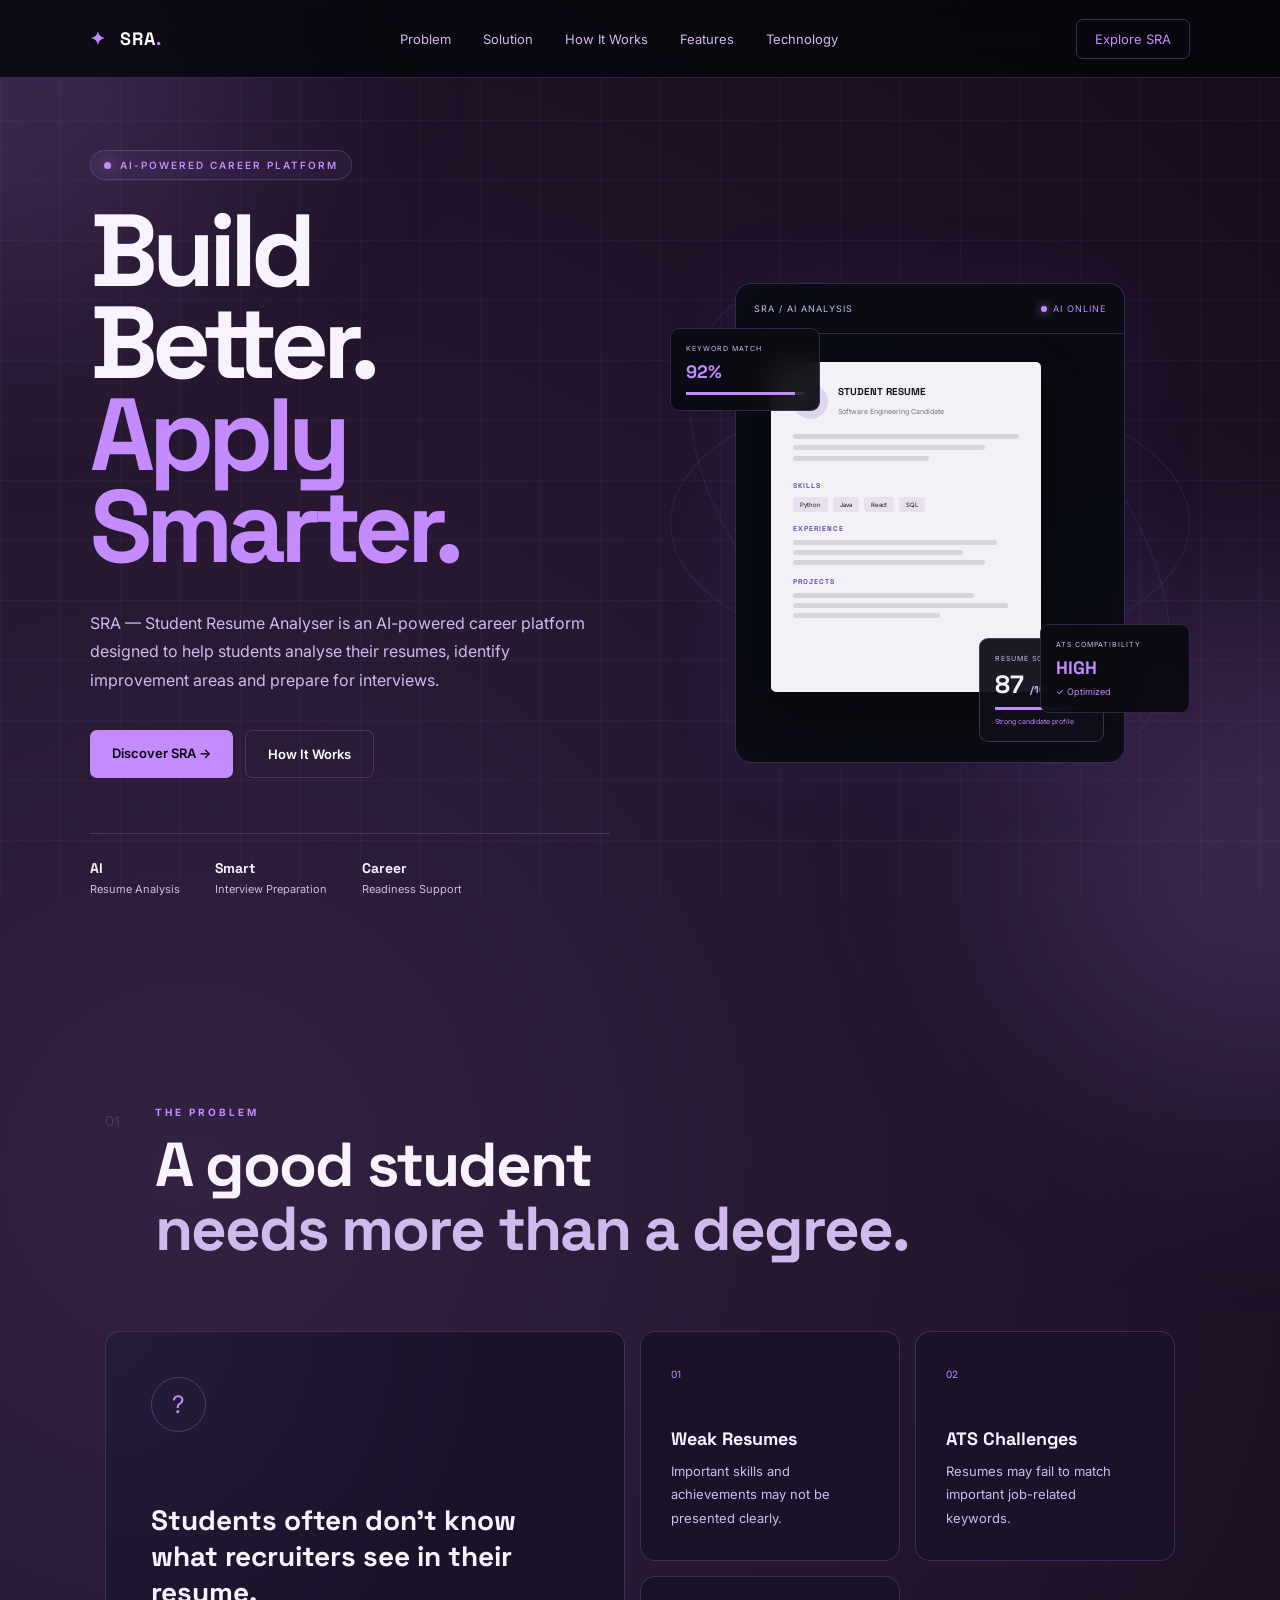
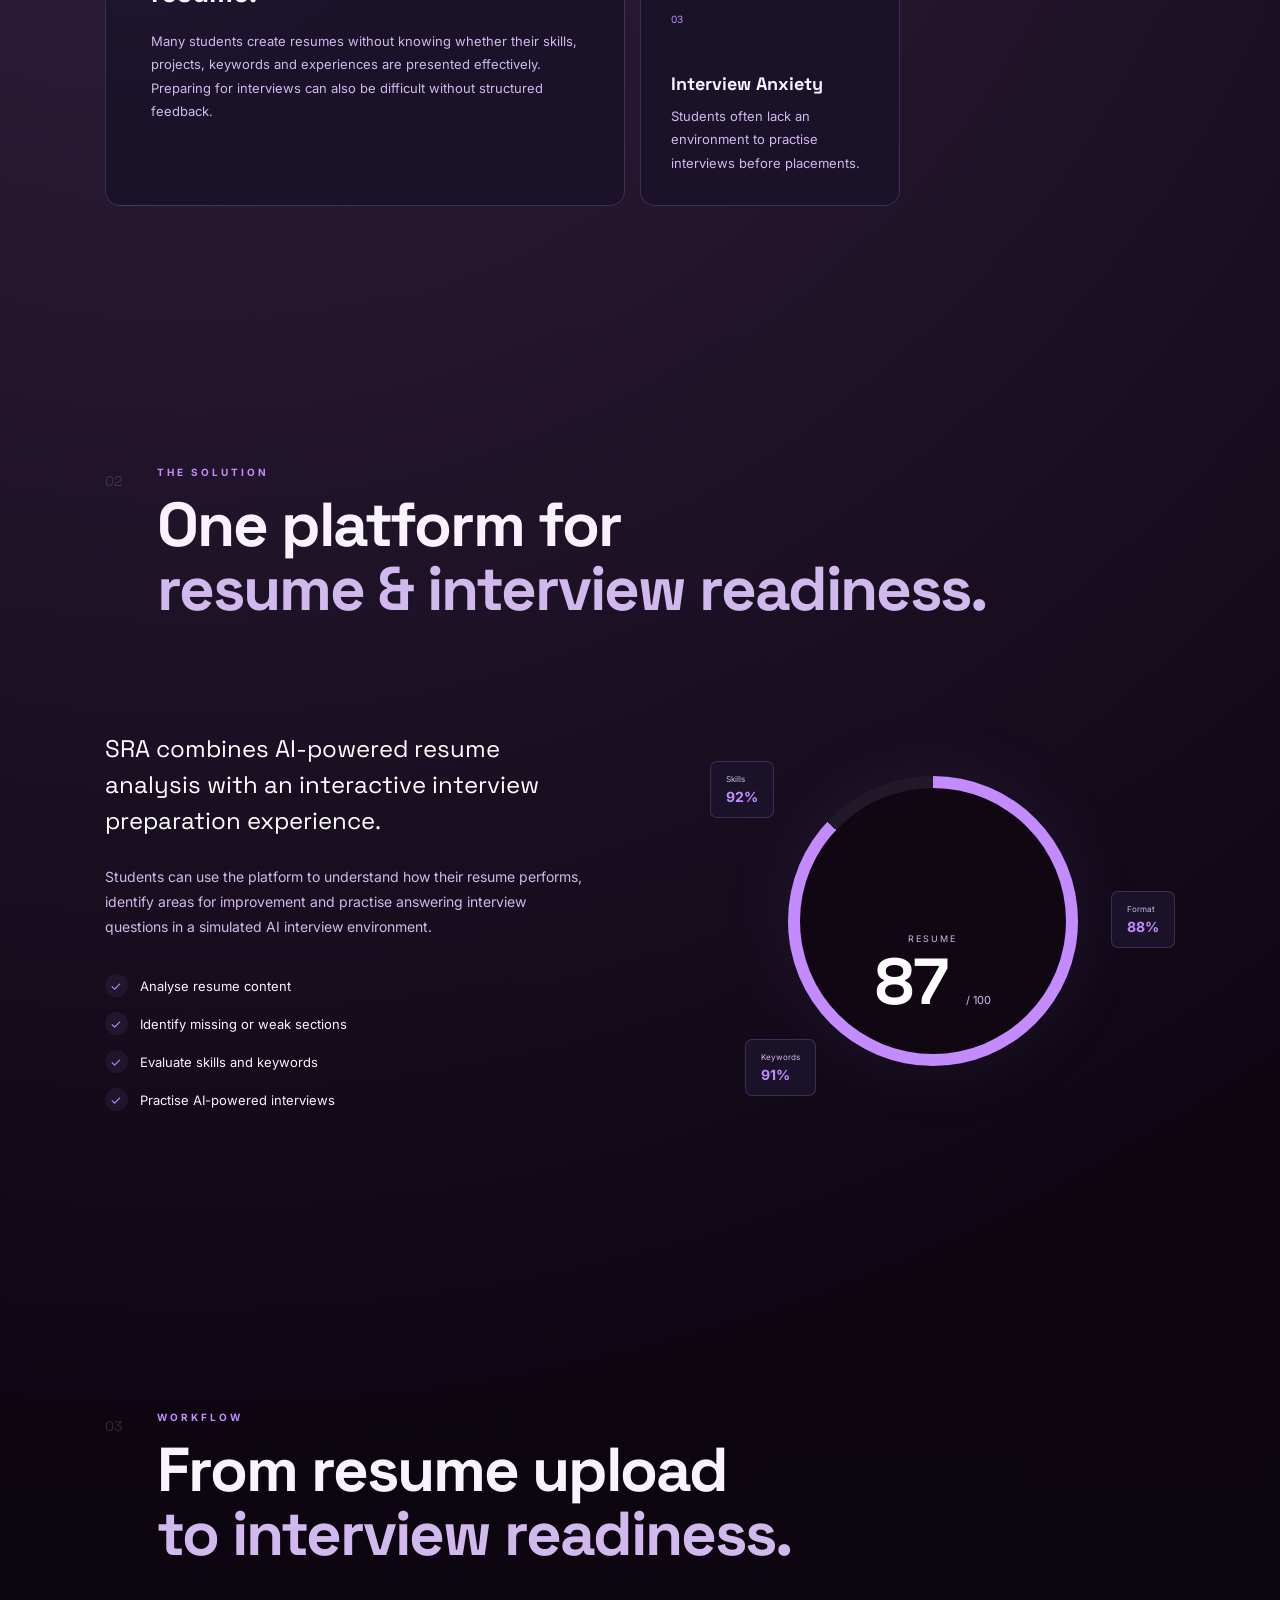
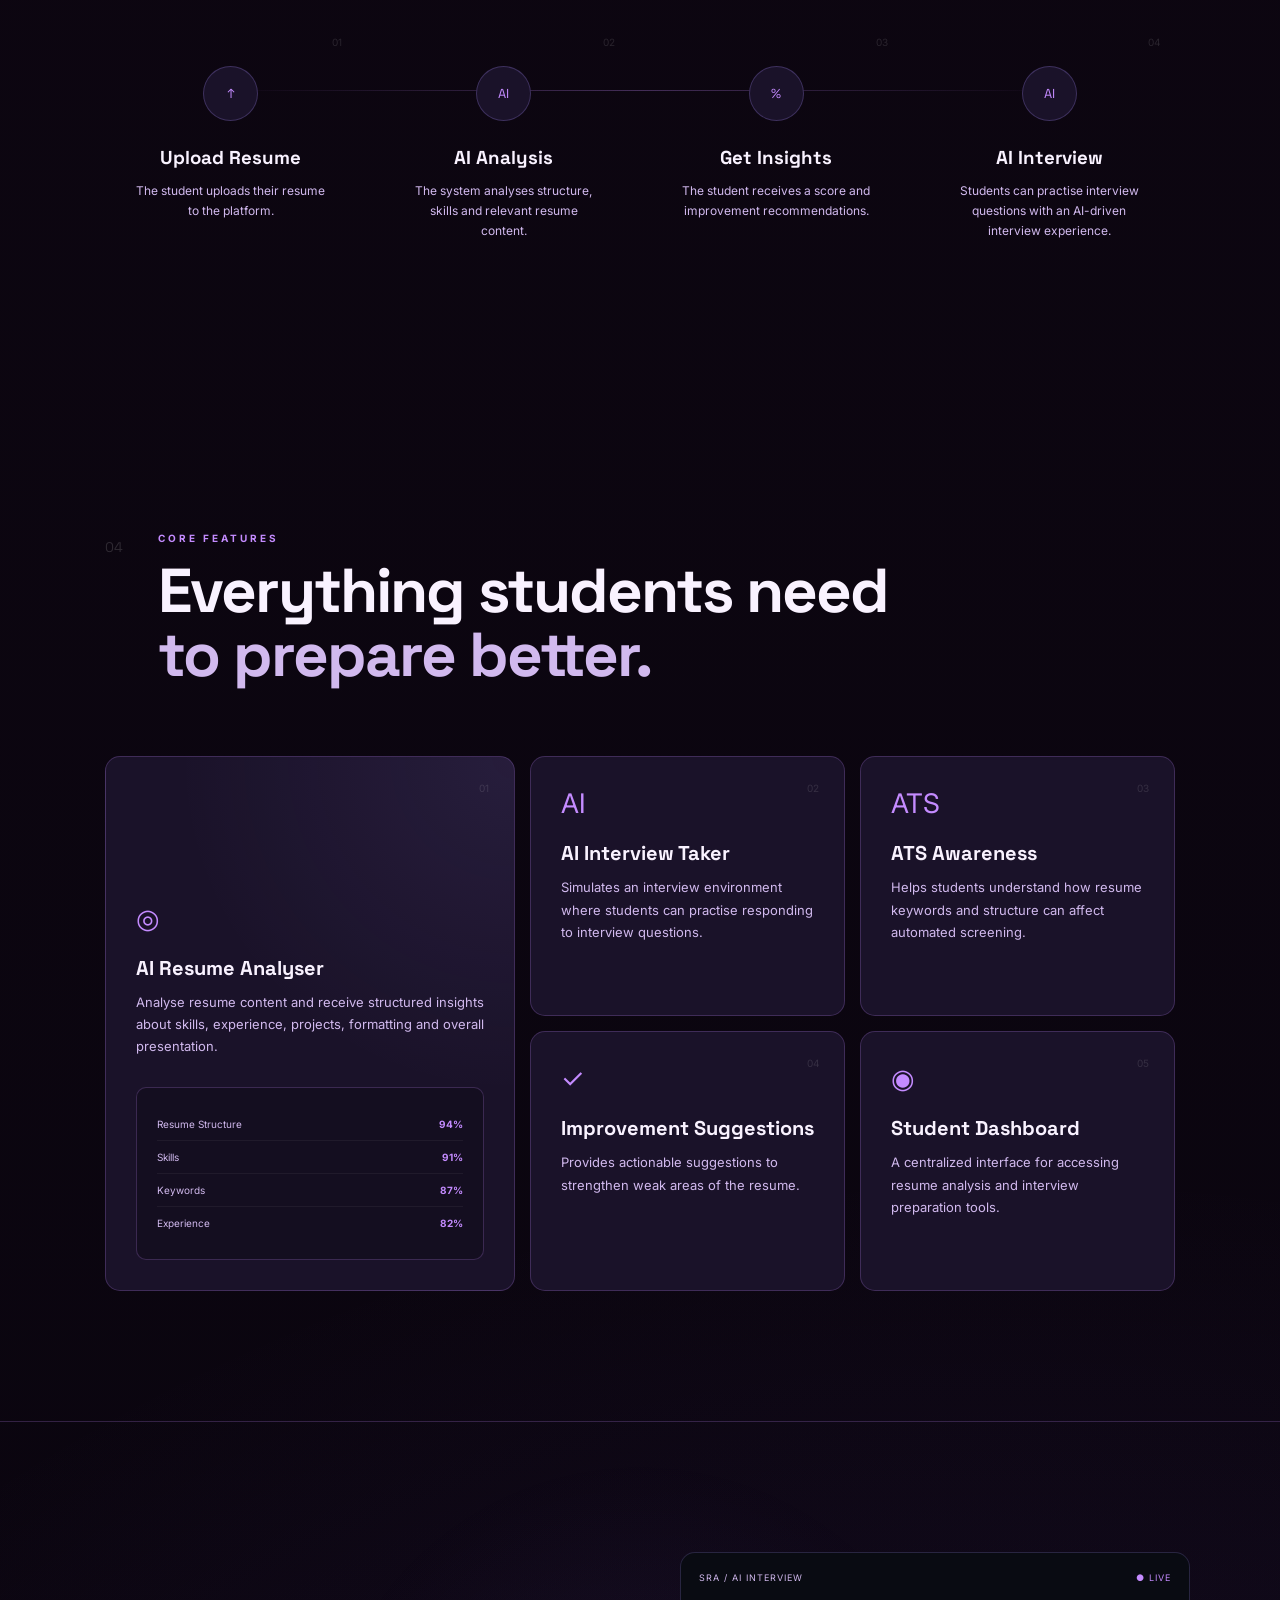
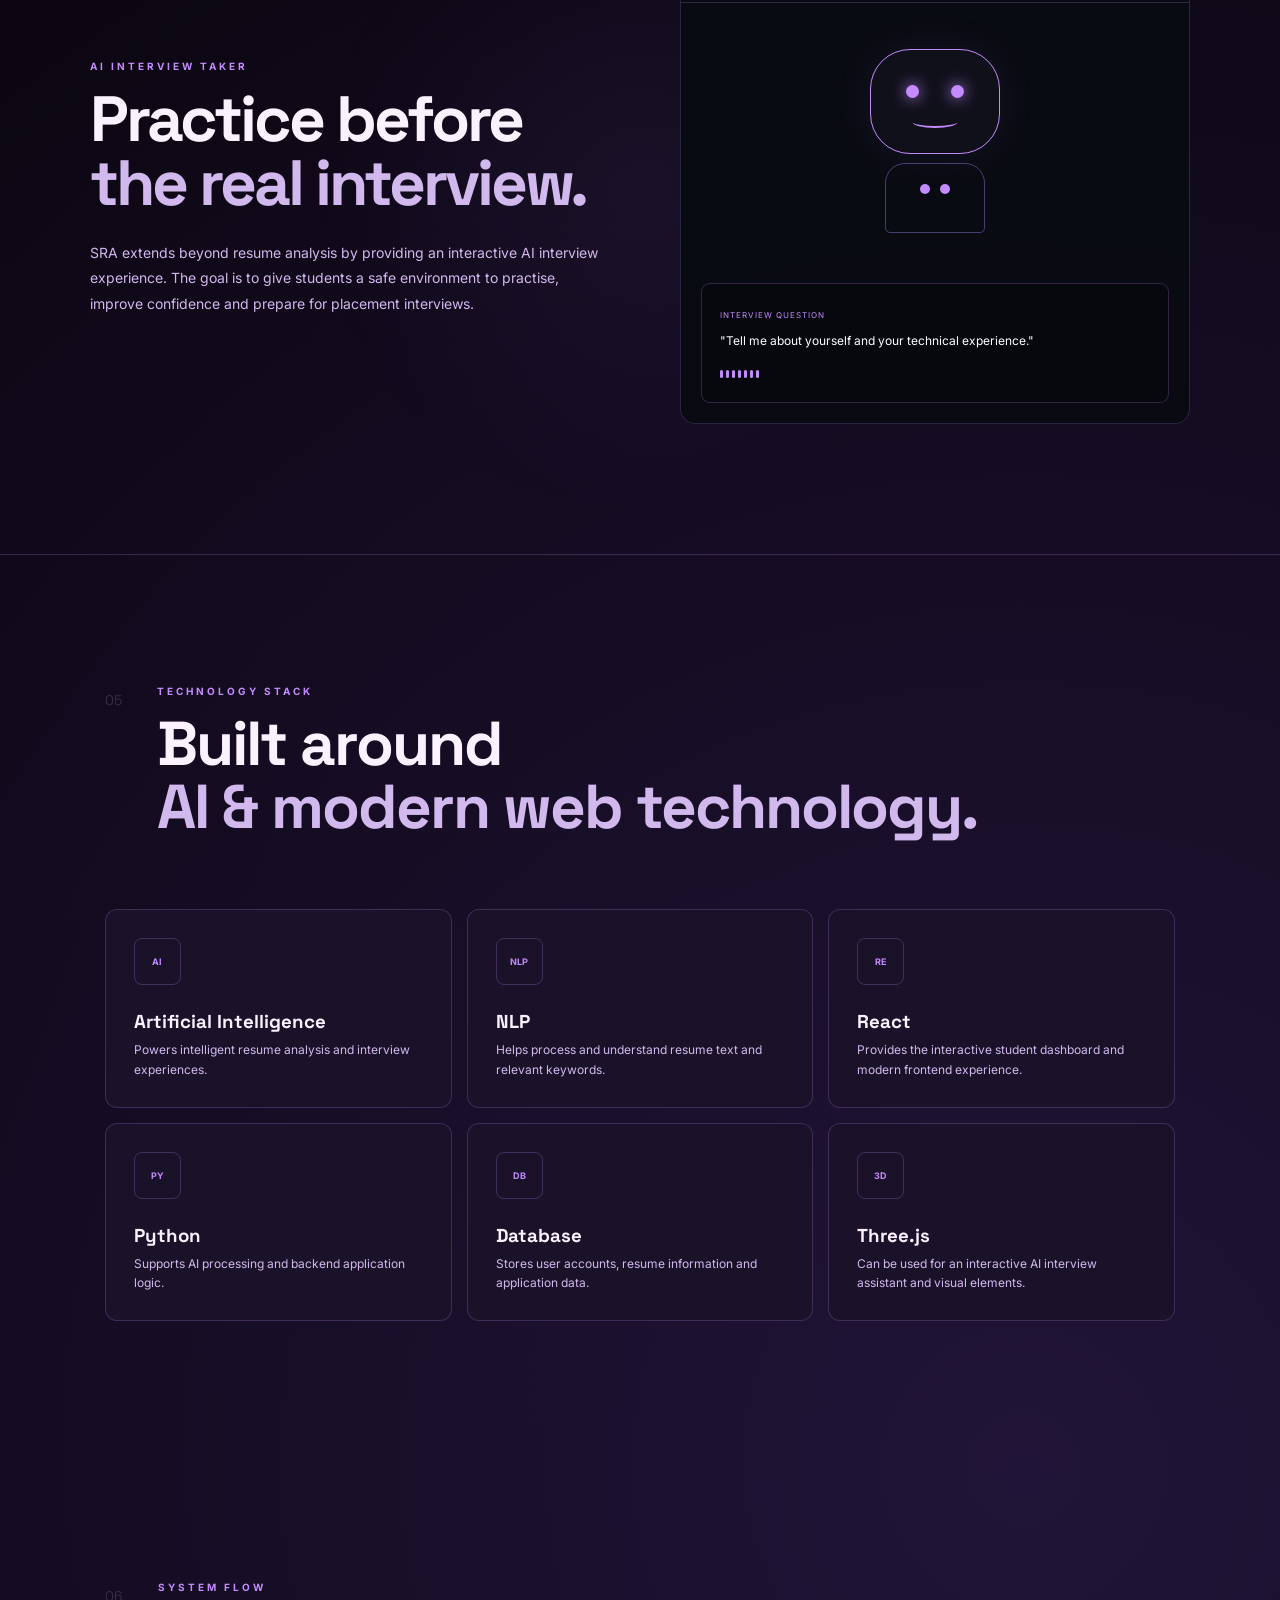
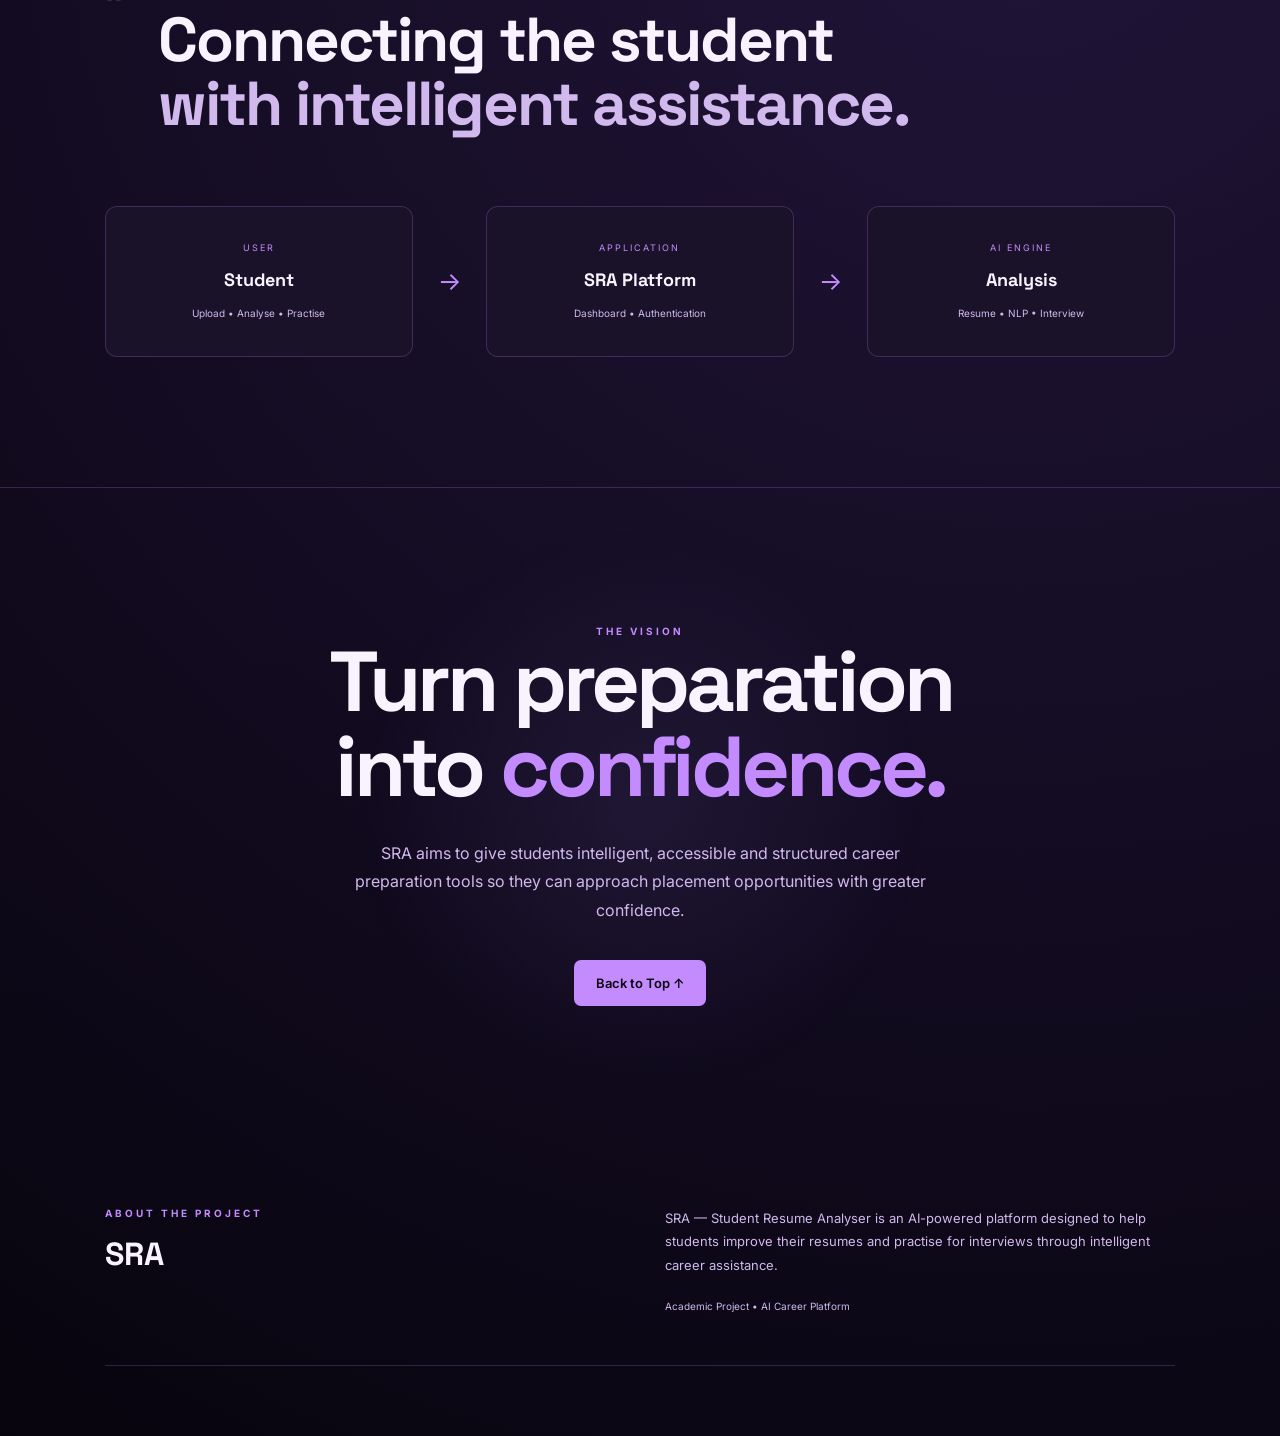
==== SRA.html @ c50f2fef "Initial portfolio" ====
<!DOCTYPE html>
<html lang="en">
<head>
    <meta charset="UTF-8">
    <meta name="viewport" content="width=device-width, initial-scale=1.0">

    <title>SRA | Student Resume Analyser</title>

    <link rel="preconnect" href="https://fonts.googleapis.com">
    <link rel="preconnect" href="https://fonts.gstatic.com" crossorigin>

    <link href="https://fonts.googleapis.com/css2?family=Inter:wght@400;500;600;700;800&family=Space+Grotesk:wght@500;600;700&display=swap" rel="stylesheet">

    <link rel="stylesheet" href="SRA.css">
</head>

<body>

    <div class="background-grid"></div>
    <div class="glow glow-one"></div>
    <div class="glow glow-two"></div>


    <!-- NAVBAR -->

    <header class="navbar">

        <a href="#home" class="logo">
            <span class="logo-icon">✦</span>
            SRA<span>.</span>
        </a>

        <nav>
            <a href="#problem">Problem</a>
            <a href="#solution">Solution</a>
            <a href="#workflow">How It Works</a>
            <a href="#features">Features</a>
            <a href="#technology">Technology</a>
        </nav>

        <a href="#solution" class="nav-button">
            Explore SRA
        </a>

        <button class="menu-btn" id="menuBtn">
            ☰
        </button>

    </header>


    <main>

        <!-- HERO -->

        <section class="hero" id="home">

            <div class="hero-content">

                <div class="badge">
                    <span class="pulse"></span>
                    AI-POWERED CAREER PLATFORM
                </div>

                <h1>
                    Build Better.<br>
                    <span>Apply Smarter.</span>
                </h1>

                <p class="hero-description">
                    SRA — Student Resume Analyser is an AI-powered career
                    platform designed to help students analyse their resumes,
                    identify improvement areas and prepare for interviews.
                </p>
                <div class="hero-buttons">

                    <a href="#solution" class="primary-btn">
                        Discover SRA →
                    </a>

                    <a href="#workflow" class="secondary-btn">
                        How It Works
                    </a>

                </div>
                <div class="hero-stats">

                    <div>
                        <strong>AI</strong>
                        <span>Resume Analysis</span>
                    </div>

                    <div>
                        <strong>Smart</strong>
                        <span>Interview Preparation</span>
                    </div>

                    <div>
                        <strong>Career</strong>
                        <span>Readiness Support</span>
                    </div>

                </div>

            </div>
            <!-- AI RESUME VISUAL -->
            <div class="hero-visual">

                <div class="orbit orbit-one"></div>
                <div class="orbit orbit-two"></div>


                <div class="resume-dashboard">

                    <div class="dashboard-top">

                        <span>
                            SRA / AI ANALYSIS
                        </span>

                        <div class="online">
                            <i></i>
                            AI ONLINE
                        </div>

                    </div>


                    <div class="resume-paper">

                        <div class="resume-header">

                            <div class="avatar">
                                C
                            </div>

                            <div>
                                <strong>
                                    STUDENT RESUME
                                </strong>

                                <small>
                                    Software Engineering Candidate
                                </small>
                            </div>

                        </div>


                        <div class="resume-line large"></div>
                        <div class="resume-line"></div>
                        <div class="resume-line short"></div>


                        <div class="resume-section-title">
                            SKILLS
                        </div>

                        <div class="skill-row">

                            <span>Python</span>
                            <span>Java</span>
                            <span>React</span>
                            <span>SQL</span>

                        </div>


                        <div class="resume-section-title">
                            EXPERIENCE
                        </div>

                        <div class="experience-block">

                            <div></div>
                            <div></div>
                            <div></div>

                        </div>


                        <div class="resume-section-title">
                            PROJECTS
                        </div>

                        <div class="project-lines">
                            <i></i>
                            <i></i>
                            <i></i>
                        </div>

                    </div>


                    <div class="score-card">

                        <small>
                            RESUME SCORE
                        </small>

                        <strong>
                            <span id="score">87</span>
                            <em>/100</em>
                        </strong>

                        <div class="score-bar">
                            <i></i>
                        </div>

                        <p>
                            Strong candidate profile
                        </p>

                    </div>

                </div>


                <div class="floating-card keyword-card">

                    <small>
                        KEYWORD MATCH
                    </small>

                    <strong>
                        92%
                    </strong>

                    <div class="mini-bar">
                        <i></i>
                    </div>

                </div>


                <div class="floating-card ats-card">

                    <small>
                        ATS COMPATIBILITY
                    </small>

                    <strong>
                        HIGH
                    </strong>

                    <div class="status">
                        ✓ Optimized
                    </div>

                </div>

            </div>

        </section>



        <!-- PROBLEM -->

        <section class="section" id="problem">

            <div class="section-heading">

                <span class="section-number">
                    01
                </span>

                <div>

                    <p class="eyebrow">
                        THE PROBLEM
                    </p>

                    <h2>
                        A good student<br>
                        <span>needs more than a degree.</span>
                    </h2>

                </div>

            </div>


            <div class="problem-grid">


                <div class="problem-main">

                    <div class="problem-icon">
                        ?
                    </div>

                    <h3>
                        Students often don't know what recruiters see in their resume.
                    </h3>

                    <p>
                        Many students create resumes without knowing whether
                        their skills, projects, keywords and experiences are
                        presented effectively. Preparing for interviews can
                        also be difficult without structured feedback.
                    </p>

                </div>


                <div class="problem-card">

                    <span>01</span>

                    <h3>
                        Weak Resumes
                    </h3>

                    <p>
                        Important skills and achievements may not be presented
                        clearly.
                    </p>

                </div>


                <div class="problem-card">

                    <span>02</span>

                    <h3>
                        ATS Challenges
                    </h3>

                    <p>
                        Resumes may fail to match important job-related
                        keywords.
                    </p>

                </div>


                <div class="problem-card">

                    <span>03</span>

                    <h3>
                        Interview Anxiety
                    </h3>

                    <p>
                        Students often lack an environment to practise
                        interviews before placements.
                    </p>

                </div>

            </div>

        </section>



        <!-- SOLUTION -->

        <section class="section solution-section" id="solution">

            <div class="section-heading">

                <span class="section-number">
                    02
                </span>

                <div>

                    <p class="eyebrow">
                        THE SOLUTION
                    </p>

                    <h2>
                        One platform for<br>
                        <span>resume & interview readiness.</span>
                    </h2>

                </div>

            </div>


            <div class="solution-layout">


                <div class="solution-text">

                    <p class="large-text">
                        SRA combines AI-powered resume analysis with an
                        interactive interview preparation experience.
                    </p>

                    <p>
                        Students can use the platform to understand how their
                        resume performs, identify areas for improvement and
                        practise answering interview questions in a simulated
                        AI interview environment.
                    </p>


                    <div class="solution-list">

                        <div>
                            <span>✓</span>
                            Analyse resume content
                        </div>

                        <div>
                            <span>✓</span>
                            Identify missing or weak sections
                        </div>

                        <div>
                            <span>✓</span>
                            Evaluate skills and keywords
                        </div>

                        <div>
                            <span>✓</span>
                            Practise AI-powered interviews
                        </div>

                    </div>

                </div>


                <!-- SCORE VISUAL -->

                <div class="solution-visual">

                    <div class="score-ring">

                        <div class="ring-progress"></div>

                        <div class="ring-content">

                            <span>
                                RESUME
                            </span>

                            <strong>
                                87
                            </strong>

                            <small>
                                / 100
                            </small>

                        </div>

                    </div>


                    <div class="metric metric-one">
                        <span>Skills</span>
                        <strong>92%</strong>
                    </div>

                    <div class="metric metric-two">
                        <span>Format</span>
                        <strong>88%</strong>
                    </div>

                    <div class="metric metric-three">
                        <span>Keywords</span>
                        <strong>91%</strong>
                    </div>

                </div>

            </div>

        </section>



        <!-- WORKFLOW -->

        <section class="section" id="workflow">

            <div class="section-heading">

                <span class="section-number">
                    03
                </span>

                <div>

                    <p class="eyebrow">
                        WORKFLOW
                    </p>

                    <h2>
                        From resume upload<br>
                        <span>to interview readiness.</span>
                    </h2>

                </div>

            </div>


            <div class="workflow">

                <div class="workflow-line"></div>


                <div class="workflow-step">

                    <div class="step-number">
                        01
                    </div>

                    <div class="step-icon">
                        ↑
                    </div>

                    <h3>
                        Upload Resume
                    </h3>

                    <p>
                        The student uploads their resume to the platform.
                    </p>

                </div>


                <div class="workflow-step">

                    <div class="step-number">
                        02
                    </div>

                    <div class="step-icon">
                        AI
                    </div>

                    <h3>
                        AI Analysis
                    </h3>

                    <p>
                        The system analyses structure, skills and relevant
                        resume content.
                    </p>

                </div>


                <div class="workflow-step">

                    <div class="step-number">
                        03
                    </div>

                    <div class="step-icon">
                        %
                    </div>

                    <h3>
                        Get Insights
                    </h3>

                    <p>
                        The student receives a score and improvement
                        recommendations.
                    </p>

                </div>


                <div class="workflow-step">

                    <div class="step-number">
                        04
                    </div>

                    <div class="step-icon">
                        AI
                    </div>

                    <h3>
                        AI Interview
                    </h3>

                    <p>
                        Students can practise interview questions with an
                        AI-driven interview experience.
                    </p>

                </div>

            </div>

        </section>



        <!-- FEATURES -->

        <section class="section" id="features">

            <div class="section-heading">

                <span class="section-number">
                    04
                </span>

                <div>

                    <p class="eyebrow">
                        CORE FEATURES
                    </p>

                    <h2>
                        Everything students need<br>
                        <span>to prepare better.</span>
                    </h2>

                </div>

            </div>


            <div class="features-grid">


                <article class="feature-card feature-big">

                    <span class="feature-number">
                        01
                    </span>

                    <div class="feature-icon">
                        ◎
                    </div>

                    <h3>
                        AI Resume Analyser
                    </h3>

                    <p>
                        Analyse resume content and receive structured insights
                        about skills, experience, projects, formatting and
                        overall presentation.
                    </p>


                    <div class="analysis-preview">

                        <div class="analysis-row">

                            <span>
                                Resume Structure
                            </span>

                            <strong>
                                94%
                            </strong>

                        </div>

                        <div class="analysis-row">

                            <span>
                                Skills
                            </span>

                            <strong>
                                91%
                            </strong>

                        </div>

                        <div class="analysis-row">

                            <span>
                                Keywords
                            </span>

                            <strong>
                                87%
                            </strong>

                        </div>

                        <div class="analysis-row">

                            <span>
                                Experience
                            </span>

                            <strong>
                                82%
                            </strong>

                        </div>

                    </div>

                </article>



                <article class="feature-card">

                    <span class="feature-number">
                        02
                    </span>

                    <div class="feature-icon">
                        AI
                    </div>

                    <h3>
                        AI Interview Taker
                    </h3>

                    <p>
                        Simulates an interview environment where students
                        can practise responding to interview questions.
                    </p>

                </article>



                <article class="feature-card">

                    <span class="feature-number">
                        03
                    </span>

                    <div class="feature-icon">
                        ATS
                    </div>

                    <h3>
                        ATS Awareness
                    </h3>

                    <p>
                        Helps students understand how resume keywords and
                        structure can affect automated screening.
                    </p>

                </article>



                <article class="feature-card">

                    <span class="feature-number">
                        04
                    </span>

                    <div class="feature-icon">
                        ✓
                    </div>

                    <h3>
                        Improvement Suggestions
                    </h3>

                    <p>
                        Provides actionable suggestions to strengthen weak
                        areas of the resume.
                    </p>

                </article>



                <article class="feature-card">

                    <span class="feature-number">
                        05
                    </span>

                    <div class="feature-icon">
                        ◉
                    </div>

                    <h3>
                        Student Dashboard
                    </h3>

                    <p>
                        A centralized interface for accessing resume analysis
                        and interview preparation tools.
                    </p>

                </article>

            </div>

        </section>



        <!-- AI INTERVIEW -->

        <section class="interview-section">

            <div class="interview-content">

                <div>

                    <p class="eyebrow">
                        AI INTERVIEW TAKER
                    </p>

                    <h2>
                        Practice before<br>
                        <span>the real interview.</span>
                    </h2>

                    <p>
                        SRA extends beyond resume analysis by providing an
                        interactive AI interview experience. The goal is to
                        give students a safe environment to practise,
                        improve confidence and prepare for placement
                        interviews.
                    </p>

                </div>


                <div class="interview-demo">


                    <div class="interview-top">

                        <span>
                            SRA / AI INTERVIEW
                        </span>

                        <span class="live">
                            ● LIVE
                        </span>

                    </div>


                    <div class="robot">

                        <div class="robot-head">

                            <div class="robot-eye"></div>
                            <div class="robot-eye"></div>

                            <div class="robot-mouth"></div>

                        </div>

                        <div class="robot-body">

                            <span></span>
                            <span></span>

                        </div>

                    </div>


                    <div class="question-box">

                        <small>
                            INTERVIEW QUESTION
                        </small>

                        <p>
                            "Tell me about yourself and your technical
                            experience."
                        </p>

                        <div class="voice-line">

                            <i></i>
                            <i></i>
                            <i></i>
                            <i></i>
                            <i></i>
                            <i></i>
                            <i></i>

                        </div>

                    </div>

                </div>

            </div>

        </section>



        <!-- TECHNOLOGY -->

        <section class="section" id="technology">

            <div class="section-heading">

                <span class="section-number">
                    05
                </span>

                <div>

                    <p class="eyebrow">
                        TECHNOLOGY STACK
                    </p>

                    <h2>
                        Built around<br>
                        <span>AI & modern web technology.</span>
                    </h2>

                </div>

            </div>


            <div class="tech-grid">


                <div class="tech-card">

                    <div class="tech-icon">
                        AI
                    </div>

                    <h3>
                        Artificial Intelligence
                    </h3>

                    <p>
                        Powers intelligent resume analysis and interview
                        experiences.
                    </p>

                </div>


                <div class="tech-card">

                    <div class="tech-icon">
                        NLP
                    </div>

                    <h3>
                        NLP
                    </h3>

                    <p>
                        Helps process and understand resume text and
                        relevant keywords.
                    </p>

                </div>


                <div class="tech-card">

                    <div class="tech-icon">
                        RE
                    </div>

                    <h3>
                        React
                    </h3>

                    <p>
                        Provides the interactive student dashboard and
                        modern frontend experience.
                    </p>

                </div>


                <div class="tech-card">

                    <div class="tech-icon">
                        PY
                    </div>

                    <h3>
                        Python
                    </h3>

                    <p>
                        Supports AI processing and backend application logic.
                    </p>

                </div>


                <div class="tech-card">

                    <div class="tech-icon">
                        DB
                    </div>

                    <h3>
                        Database
                    </h3>

                    <p>
                        Stores user accounts, resume information and
                        application data.
                    </p>

                </div>


                <div class="tech-card">

                    <div class="tech-icon">
                        3D
                    </div>

                    <h3>
                        Three.js
                    </h3>

                    <p>
                        Can be used for an interactive AI interview assistant
                        and visual elements.
                    </p>

                </div>

            </div>

        </section>



        <!-- SYSTEM ARCHITECTURE -->

        <section class="section architecture-section">

            <div class="section-heading">

                <span class="section-number">
                    06
                </span>

                <div>

                    <p class="eyebrow">
                        SYSTEM FLOW
                    </p>

                    <h2>
                        Connecting the student<br>
                        <span>with intelligent assistance.</span>
                    </h2>

                </div>

            </div>


            <div class="architecture">


                <div class="architecture-box">

                    <span>
                        USER
                    </span>

                    <strong>
                        Student
                    </strong>

                    <small>
                        Upload • Analyse • Practise
                    </small>

                </div>


                <div class="architecture-arrow">
                    →
                </div>


                <div class="architecture-box">

                    <span>
                        APPLICATION
                    </span>

                    <strong>
                        SRA Platform
                    </strong>

                    <small>
                        Dashboard • Authentication
                    </small>

                </div>


                <div class="architecture-arrow">
                    →
                </div>


                <div class="architecture-box">

                    <span>
                        AI ENGINE
                    </span>

                    <strong>
                        Analysis
                    </strong>

                    <small>
                        Resume • NLP • Interview
                    </small>

                </div>


            </div>

        </section>



        <!-- FUTURE -->

        <section class="future-section">

            <div class="future-content">

                <span class="eyebrow">
                    THE VISION
                </span>

                <h2>
                    Turn preparation<br>
                    into <span>confidence.</span>
                </h2>

                <p>
                    SRA aims to give students intelligent, accessible and
                    structured career preparation tools so they can approach
                    placement opportunities with greater confidence.
                </p>

                <a href="#home" class="primary-btn">
                    Back to Top ↑
                </a>

            </div>

        </section>



        <!-- ABOUT -->

        <section class="about-section">

            <div class="about-content">

                <div>

                    <p class="eyebrow">
                        ABOUT THE PROJECT
                    </p>

                    <h2>
                        SRA
                    </h2>

                </div>


                <div>

                    <p>
                        SRA — Student Resume Analyser is an AI-powered
                        platform designed to help students improve their
                        resumes and practise for interviews through
                        intelligent career assistance.
                    </p>

                    <p class="copyright">
                        Academic Project • AI Career Platform
                    </p>

                </div>

            </div>

        </section>

    </main>


    <script src="SRA.js"></script>

</body>
</html>
---- SRA.css ----
* {
    margin: 0;
    padding: 0;
    box-sizing: border-box;
}

html {
    scroll-behavior: smooth;
}

:root {
    --bg: #100713;
    --bg-secondary: #1a0f22;
    --card: #1a1229;
    --card-hover: #241934;
    --card-soft: #140d1e;

    --text: #f9f2ff;
    --muted: #d1b9ee;

    --accent: #c48bff;
    --accent-two: #8b5cf6;
    --accent-strong: #f0d9ff;

    --border: rgba(196, 139, 255, 0.22);
    --glow: rgba(196, 139, 255, 0.18);
    --shadow: rgba(32, 18, 45, 0.62);

    --heading: "Space Grotesk", sans-serif;
    --body: "Inter", sans-serif;
}

body {
    background:
        radial-gradient(circle at 15% 15%, rgba(196, 139, 255, 0.20), transparent 28%),
        radial-gradient(circle at 80% 80%, rgba(139, 92, 246, 0.18), transparent 30%),
        linear-gradient(180deg, #100713 0%, #07040d 100%);
    color: var(--text);
    font-family: var(--body);
    overflow-x: hidden;
}


/* BACKGROUND */

.background-grid {
    position: fixed;
    inset: 0;

    background-image:
        linear-gradient(rgba(196,139,255,.05) 1px, transparent 1px),
        linear-gradient(90deg, rgba(196,139,255,.05) 1px, transparent 1px);

    background-size: 60px 60px;

    pointer-events: none;
    z-index: -5;
}

.glow {
    position: fixed;

    width: 500px;
    height: 500px;

    border-radius: 50%;

    background: var(--glow);

    filter: blur(110px);

    pointer-events: none;

    z-index: -4;
}

.glow-one {
    left: -250px;
    top: -200px;
}

.glow-two {
    right: -250px;
    bottom: -200px;
}


/* NAVBAR */

.navbar {
    position: fixed;

    top: 0;
    left: 0;

    width: 100%;
    height: 78px;

    padding: 0 7%;

    display: flex;

    align-items: center;

    justify-content: space-between;

    background: rgba(5,6,9,.78);

    backdrop-filter: blur(18px);

    border-bottom: 1px solid var(--border);

    z-index: 1000;
}

.logo {
    text-decoration: none;

    color: white;

    font-family: var(--heading);

    font-size: 18px;

    font-weight: 700;

    letter-spacing: 1px;
}

.logo span {
    color: var(--accent);
}

.logo-icon {
    color: var(--accent) !important;

    margin-right: 8px;
}

.navbar nav {
    display: flex;

    gap: 32px;
}

.navbar nav a {
    text-decoration: none;

    color: var(--muted);

    font-size: 13px;

    transition: .3s;
}

.navbar nav a:hover {
    color: var(--accent);
}

.nav-button {
    text-decoration: none;

    color: var(--accent);

    font-size: 13px;

    padding: 11px 18px;

    border: 1px solid rgba(167,139,250,.3);

    border-radius: 7px;

    transition: .3s;
}

.nav-button:hover {
    background: var(--accent);

    color: #08050f;
}

.menu-btn {
    display: none;

    background: none;

    border: none;

    color: white;

    font-size: 25px;
}


/* GENERAL */

.section {
    max-width: 1250px;

    margin: auto;

    padding: 130px 7%;
}

.section-heading {
    display: flex;

    gap: 35px;

    margin-bottom: 70px;
}

.section-number {
    color: rgba(255,255,255,.14);

    font-family: var(--heading);

    font-size: 14px;

    padding-top: 6px;
}

.eyebrow {
    color: var(--accent);

    font-size: 10px;

    letter-spacing: 3px;

    font-weight: 700;

    margin-bottom: 15px;
}

.section-heading h2 {
    font-family: var(--heading);

    font-size: clamp(38px,5vw,62px);

    line-height: 1.03;

    letter-spacing: -2px;
}

.section-heading h2 span {
    color: var(--muted);
}


/* HERO */

.hero {
    min-height: 100vh;

    max-width: 1400px;

    margin: auto;

    padding: 150px 7% 80px;

    display: grid;

    grid-template-columns: 1fr 1fr;

    align-items: center;

    gap: 60px;
}

.badge {
    display: inline-flex;

    align-items: center;

    gap: 9px;

    padding: 8px 13px;

    border: 1px solid rgba(167,139,250,.25);

    background: rgba(167,139,250,.05);

    border-radius: 100px;

    color: var(--accent);

    font-size: 10px;

    letter-spacing: 2px;

    font-weight: 600;

    margin-bottom: 25px;
}

.pulse {
    width: 7px;
    height: 7px;

    border-radius: 50%;

    background: var(--accent);

    box-shadow: 0 0 15px var(--accent);

    animation: pulse 1.5s infinite;
}

@keyframes pulse {

    50% {
        opacity: .3;
        transform: scale(.7);
    }

}

.hero h1 {
    font-family: var(--heading);

    font-size: clamp(60px,8vw,105px);

    line-height: .9;

    letter-spacing: -6px;

    margin-bottom: 35px;
}

.hero h1 span {
    color: var(--accent);
}

.hero-description {
    max-width: 620px;

    color: var(--muted);

    font-size: 16px;

    line-height: 1.8;

    margin-bottom: 35px;
}

.hero-buttons {
    display: flex;

    gap: 12px;

    flex-wrap: wrap;
}

.primary-btn,
.secondary-btn {
    display: inline-block;

    text-decoration: none;

    padding: 15px 22px;

    border-radius: 7px;

    font-size: 13px;

    font-weight: 600;

    transition: .3s;
}

.primary-btn {
    background: var(--accent);

    color: #0a0610;
}

.primary-btn:hover {
    transform: translateY(-3px);

    box-shadow: 0 15px 40px rgba(167,139,250,.18);
}

.secondary-btn {
    color: white;

    border: 1px solid var(--border);
}

.secondary-btn:hover {
    border-color: var(--accent);

    color: var(--accent);
}

.hero-stats {
    display: flex;

    gap: 35px;

    margin-top: 55px;

    padding-top: 25px;

    border-top: 1px solid var(--border);
}

.hero-stats div {
    display: flex;

    flex-direction: column;

    gap: 5px;
}

.hero-stats strong {
    font-family: var(--heading);

    font-size: 14px;
}

.hero-stats span {
    color: var(--muted);

    font-size: 11px;
}


/* HERO VISUAL */

.hero-visual {
    height: 570px;

    position: relative;

    display: flex;

    align-items: center;

    justify-content: center;
}

.resume-dashboard {
    width: 390px;

    height: 480px;

    position: relative;

    background: rgba(10,12,18,.95);

    border: 1px solid rgba(167,139,250,.25);

    border-radius: 16px;

    overflow: hidden;

    box-shadow:
        0 0 90px rgba(130,90,255,.07),
        inset 0 0 50px rgba(167,139,250,.025);

    z-index: 3;

    transition: transform .25s ease;
}

.dashboard-top {
    height: 50px;

    padding: 0 18px;

    display: flex;

    align-items: center;

    justify-content: space-between;

    border-bottom: 1px solid var(--border);

    color: var(--muted);

    font-size: 9px;

    letter-spacing: 1px;
}

.online {
    display: flex;

    align-items: center;

    gap: 6px;

    color: var(--accent);
}

.online i {
    width: 6px;
    height: 6px;

    border-radius: 50%;

    background: var(--accent);

    box-shadow: 0 0 10px var(--accent);
}

.resume-paper {
    position: absolute;

    left: 35px;
    top: 78px;

    width: 270px;
    height: 330px;

    padding: 22px;

    background: #f3f1f7;

    color: #17131d;

    border-radius: 5px;

    box-shadow: 0 20px 50px rgba(0,0,0,.3);
}

.resume-header {
    display: flex;

    align-items: center;

    gap: 10px;

    margin-bottom: 15px;
}

.avatar {
    width: 35px;
    height: 35px;

    display: grid;

    place-items: center;

    border-radius: 50%;

    background: #ded7ec;

    color: #6b4ca5;

    font-weight: 700;

    font-size: 13px;
}

.resume-header strong {
    display: block;

    font-family: var(--heading);

    font-size: 10px;
}

.resume-header small {
    font-size: 7px;

    color: #77717f;
}

.resume-line {
    height: 5px;

    width: 85%;

    background: #d8d4dc;

    border-radius: 5px;

    margin-bottom: 6px;
}

.resume-line.large {
    width: 100%;
}

.resume-line.short {
    width: 60%;

    margin-bottom: 20px;
}

.resume-section-title {
    font-family: var(--heading);

    font-size: 7px;

    font-weight: 700;

    letter-spacing: 1px;

    margin: 12px 0 7px;

    color: #6b4ca5;
}

.skill-row {
    display: flex;

    gap: 5px;

    flex-wrap: wrap;
}

.skill-row span {
    padding: 4px 7px;

    background: #e7e1ef;

    border-radius: 3px;

    font-size: 6px;
}

.experience-block {
    display: grid;

    gap: 5px;
}

.experience-block div {
    height: 5px;

    background: #d8d4dc;

    border-radius: 5px;
}

.experience-block div:nth-child(1) {
    width: 90%;
}

.experience-block div:nth-child(2) {
    width: 75%;
}

.experience-block div:nth-child(3) {
    width: 85%;
}

.project-lines {
    display: grid;

    gap: 5px;
}

.project-lines i {
    height: 5px;

    background: #d8d4dc;

    border-radius: 5px;

    display: block;
}

.project-lines i:nth-child(1) {
    width: 80%;
}

.project-lines i:nth-child(2) {
    width: 95%;
}

.project-lines i:nth-child(3) {
    width: 65%;
}

.score-card {
    position: absolute;

    right: 20px;
    bottom: 20px;

    width: 125px;

    padding: 15px;

    background: rgba(16,14,25,.95);

    border: 1px solid rgba(167,139,250,.3);

    border-radius: 9px;

    z-index: 5;
}

.score-card small {
    display: block;

    color: var(--muted);

    font-size: 7px;

    letter-spacing: 1px;

    margin-bottom: 5px;
}

.score-card strong {
    font-family: var(--heading);

    font-size: 25px;
}

.score-card em {
    color: var(--muted);

    font-size: 10px;

    font-style: normal;
}

.score-bar {
    height: 3px;

    background: rgba(255,255,255,.08);

    margin: 7px 0;
}

.score-bar i {
    display: block;

    height: 100%;

    width: 87%;

    background: var(--accent);
}

.score-card p {
    color: var(--accent);

    font-size: 7px;
}

.floating-card {
    position: absolute;

    width: 150px;

    padding: 15px;

    background: rgba(9,11,17,.92);

    backdrop-filter: blur(15px);

    border: 1px solid var(--border);

    border-radius: 9px;

    z-index: 6;
}

.floating-card small {
    display: block;

    color: var(--muted);

    font-size: 7px;

    letter-spacing: 1px;

    margin-bottom: 7px;
}

.floating-card strong {
    font-family: var(--heading);

    font-size: 18px;

    color: var(--accent);
}

.keyword-card {
    top: 90px;
    left: 0;
}

.ats-card {
    bottom: 95px;
    right: 0;
}

.mini-bar {
    height: 3px;

    margin-top: 9px;

    background: rgba(255,255,255,.08);
}

.mini-bar i {
    display: block;

    width: 92%;

    height: 100%;

    background: var(--accent);
}

.status {
    margin-top: 7px;

    color: var(--accent);

    font-size: 9px;
}

.orbit {
    position: absolute;

    border: 1px solid rgba(167,139,250,.12);

    border-radius: 50%;
}

.orbit-one {
    width: 520px;
    height: 270px;

    animation: rotate 18s linear infinite;
}

.orbit-two {
    width: 590px;
    height: 340px;

    transform: rotate(45deg);

    animation: rotate 25s linear infinite;
}

@keyframes rotate {

    from {
        transform: rotate(0);
    }

    to {
        transform: rotate(360deg);
    }

}


/* PROBLEM */

.problem-grid {
    display: grid;

    grid-template-columns: 2fr 1fr 1fr;

    gap: 15px;
}

.problem-main {
    grid-row: span 2;

    min-height: 390px;

    padding: 45px;

    background:
        radial-gradient(
            circle at top left,
            rgba(167,139,250,.08),
            transparent 55%
        ),
        var(--card);

    border: 1px solid var(--border);

    border-radius: 15px;
}

.problem-icon {
    width: 55px;
    height: 55px;

    display: grid;

    place-items: center;

    border: 1px solid rgba(167,139,250,.3);

    border-radius: 50%;

    color: var(--accent);

    font-size: 24px;

    margin-bottom: 70px;
}

.problem-main h3 {
    font-family: var(--heading);

    font-size: 28px;

    max-width: 550px;

    margin-bottom: 20px;
}

.problem-main p,
.problem-card p {
    color: var(--muted);

    font-size: 13px;

    line-height: 1.8;
}

.problem-card {
    padding: 30px;

    background: var(--card);

    border: 1px solid var(--border);

    border-radius: 15px;

    transition: .3s;
}

.problem-card:hover {
    transform: translateY(-5px);

    border-color: rgba(167,139,250,.25);
}

.problem-card > span {
    color: var(--accent);

    font-size: 10px;
}

.problem-card h3 {
    font-family: var(--heading);

    margin: 45px 0 10px;

    font-size: 18px;
}


/* SOLUTION */

.solution-layout {
    display: grid;

    grid-template-columns: 1fr 1fr;

    gap: 100px;

    align-items: center;
}

.large-text {
    color: white !important;

    font-family: var(--heading);

    font-size: 24px !important;

    line-height: 1.5 !important;

    margin-bottom: 25px;
}

.solution-text > p {
    color: var(--muted);

    font-size: 14px;

    line-height: 1.8;
}

.solution-list {
    display: grid;

    gap: 15px;

    margin-top: 35px;
}

.solution-list div {
    display: flex;

    align-items: center;

    gap: 12px;

    font-size: 13px;
}

.solution-list span {
    width: 23px;
    height: 23px;

    display: grid;

    place-items: center;

    background: rgba(167,139,250,.08);

    color: var(--accent);

    border-radius: 50%;
}


/* SCORE */

.solution-visual {
    height: 460px;

    position: relative;

    display: grid;

    place-items: center;
}

.score-ring {
    width: 290px;
    height: 290px;

    border-radius: 50%;

    position: relative;

    display: grid;

    place-items: center;

    background:
        conic-gradient(
            var(--accent) 0 87%,
            rgba(255,255,255,.05) 87% 100%
        );

    box-shadow: 0 0 80px rgba(167,139,250,.08);
}

.score-ring::after {
    content: "";

    position: absolute;

    inset: 12px;

    border-radius: 50%;

    background: var(--bg);
}

.ring-content {
    position: relative;

    z-index: 2;

    text-align: center;
}

.ring-content span {
    display: block;

    color: var(--muted);

    font-size: 9px;

    letter-spacing: 2px;

    margin-bottom: 5px;
}

.ring-content strong {
    font-family: var(--heading);

    font-size: 65px;

    line-height: 1;

    color: white;
}

.ring-content small {
    color: var(--muted);

    font-size: 11px;
}

.metric {
    position: absolute;

    padding: 12px 15px;

    background: var(--card);

    border: 1px solid var(--border);

    border-radius: 7px;

    display: flex;

    flex-direction: column;

    gap: 4px;
}

.metric span {
    color: var(--muted);

    font-size: 8px;
}

.metric strong {
    color: var(--accent);

    font-size: 14px;
}

.metric-one {
    top: 70px;
    left: 20px;
}

.metric-two {
    top: 200px;
    right: 0;
}

.metric-three {
    bottom: 55px;
    left: 55px;
}


/* WORKFLOW */

.workflow {
    position: relative;

    display: grid;

    grid-template-columns: repeat(4,1fr);

    gap: 20px;
}

.workflow-line {
    position: absolute;

    left: 10%;
    right: 10%;

    top: 54px;

    height: 1px;

    background: linear-gradient(
        90deg,
        transparent,
        var(--accent),
        transparent
    );

    opacity: .3;
}

.workflow-step {
    text-align: center;

    position: relative;

    padding: 30px;
}

.step-number {
    position: absolute;

    top: 0;
    right: 15px;

    color: rgba(255,255,255,.12);

    font-size: 10px;
}

.step-icon {
    width: 55px;
    height: 55px;

    display: grid;

    place-items: center;

    margin: auto auto 25px;

    background: var(--card);

    border: 1px solid rgba(167,139,250,.25);

    border-radius: 50%;

    color: var(--accent);

    font-family: var(--heading);

    font-size: 13px;

    position: relative;

    z-index: 2;
}

.workflow-step h3 {
    font-family: var(--heading);

    margin-bottom: 12px;
}

.workflow-step p {
    color: var(--muted);

    font-size: 12px;

    line-height: 1.7;
}


/* FEATURES */

.features-grid {
    display: grid;

    grid-template-columns: 1.3fr 1fr 1fr;

    gap: 15px;
}

.feature-card {
    min-height: 260px;

    padding: 30px;

    background: var(--card);

    border: 1px solid var(--border);

    border-radius: 15px;

    position: relative;

    transition: .3s;
}

.feature-card:hover {
    transform: translateY(-5px);

    border-color: rgba(167,139,250,.25);
}

.feature-big {
    grid-row: span 2;

    min-height: 535px;

    background:
        radial-gradient(
            circle at top right,
            rgba(167,139,250,.09),
            transparent 50%
        ),
        var(--card);

    display: flex;

    flex-direction: column;

    justify-content: flex-end;
}

.feature-number {
    position: absolute;

    top: 25px;
    right: 25px;

    color: rgba(255,255,255,.12);

    font-size: 10px;
}

.feature-icon {
    color: var(--accent);

    font-size: 27px;

    margin-bottom: 20px;
}

.feature-card h3 {
    font-family: var(--heading);

    font-size: 20px;

    margin-bottom: 10px;
}

.feature-card p {
    color: var(--muted);

    font-size: 13px;

    line-height: 1.7;
}

.analysis-preview {
    margin-top: 30px;

    padding: 20px;

    border: 1px solid var(--border);

    border-radius: 10px;

    background: rgba(0,0,0,.2);
}

.analysis-row {
    display: flex;

    justify-content: space-between;

    padding: 10px 0;

    border-bottom: 1px solid rgba(255,255,255,.05);

    font-size: 10px;
}

.analysis-row:last-child {
    border: none;
}

.analysis-row span {
    color: var(--muted);
}

.analysis-row strong {
    color: var(--accent);
}


/* INTERVIEW */

.interview-section {
    padding: 130px 7%;

    border-top: 1px solid var(--border);

    border-bottom: 1px solid var(--border);

    background:
        radial-gradient(
            circle at center,
            rgba(167,139,250,.06),
            transparent 45%
        );
}

.interview-content {
    max-width: 1250px;

    margin: auto;

    display: grid;

    grid-template-columns: 1fr 1fr;

    gap: 80px;

    align-items: center;
}

.interview-content h2 {
    font-family: var(--heading);

    font-size: clamp(45px,5vw,65px);

    line-height: 1;

    letter-spacing: -3px;

    margin-bottom: 25px;
}

.interview-content h2 span {
    color: var(--muted);
}

.interview-content > div:first-child > p:last-child {
    color: var(--muted);

    line-height: 1.8;

    font-size: 14px;

    max-width: 550px;
}

.interview-demo {
    min-height: 460px;

    background: rgba(10,12,18,.95);

    border: 1px solid rgba(167,139,250,.2);

    border-radius: 15px;

    overflow: hidden;

    position: relative;
}

.interview-top {
    height: 50px;

    padding: 0 18px;

    display: flex;

    justify-content: space-between;

    align-items: center;

    border-bottom: 1px solid var(--border);

    color: var(--muted);

    font-size: 9px;

    letter-spacing: 1px;
}

.live {
    color: var(--accent);
}

.robot {
    height: 280px;

    display: flex;

    flex-direction: column;

    align-items: center;

    justify-content: center;
}

.robot-head {
    width: 130px;
    height: 105px;

    border: 1px solid var(--accent);

    border-radius: 40px;

    position: relative;

    background: rgba(167,139,250,.04);

    box-shadow: 0 0 40px rgba(167,139,250,.08);
}

.robot-eye {
    position: absolute;

    width: 13px;
    height: 13px;

    border-radius: 50%;

    background: var(--accent);

    box-shadow: 0 0 15px var(--accent);

    top: 35px;
}

.robot-eye:nth-child(1) {
    left: 35px;
}

.robot-eye:nth-child(2) {
    right: 35px;
}

.robot-mouth {
    position: absolute;

    width: 45px;
    height: 12px;

    border-bottom: 2px solid var(--accent);

    left: 50%;
    bottom: 25px;

    transform: translateX(-50%);

    border-radius: 50%;
}

.robot-body {
    width: 100px;
    height: 70px;

    margin-top: 5px;

    border: 1px solid rgba(167,139,250,.4);

    border-radius: 20px 20px 5px 5px;

    display: flex;

    justify-content: center;

    gap: 10px;

    padding-top: 20px;
}

.robot-body span {
    width: 10px;
    height: 10px;

    border-radius: 50%;

    background: var(--accent);
}

.question-box {
    margin: 0 20px 20px;

    padding: 18px;

    border: 1px solid var(--border);

    border-radius: 9px;

    background: rgba(0,0,0,.25);
}

.question-box small {
    color: var(--accent);

    font-size: 8px;

    letter-spacing: 1px;
}

.question-box p {
    margin-top: 9px;

    color: white;

    font-size: 12px;

    line-height: 1.6;
}

.voice-line {
    height: 20px;

    margin-top: 13px;

    display: flex;

    align-items: center;

    gap: 3px;
}

.voice-line i {
    width: 3px;

    height: 8px;

    background: var(--accent);

    border-radius: 5px;

    animation: voice 1s infinite alternate;
}

.voice-line i:nth-child(2) {
    animation-delay: .1s;
}

.voice-line i:nth-child(3) {
    animation-delay: .2s;
}

.voice-line i:nth-child(4) {
    animation-delay: .3s;
}

.voice-line i:nth-child(5) {
    animation-delay: .4s;
}

@keyframes voice {

    to {
        height: 20px;
    }

}


/* TECHNOLOGY */

.tech-grid {
    display: grid;

    grid-template-columns: repeat(3,1fr);

    gap: 15px;
}

.tech-card {
    padding: 28px;

    background: var(--card);

    border: 1px solid var(--border);

    border-radius: 12px;

    transition: .3s;
}

.tech-card:hover {
    transform: translateY(-5px);

    border-color: rgba(167,139,250,.25);
}

.tech-icon {
    width: 47px;
    height: 47px;

    display: grid;

    place-items: center;

    border: 1px solid rgba(167,139,250,.25);

    border-radius: 8px;

    color: var(--accent);

    font-size: 9px;

    font-weight: 700;

    margin-bottom: 25px;
}

.tech-card h3 {
    font-family: var(--heading);

    margin-bottom: 7px;
}

.tech-card p {
    color: var(--muted);

    font-size: 12px;

    line-height: 1.6;
}


/* ARCHITECTURE */

.architecture {
    display: grid;

    grid-template-columns: 1fr auto 1fr auto 1fr;

    align-items: center;

    gap: 25px;
}

.architecture-box {
    padding: 35px 25px;

    background: var(--card);

    border: 1px solid var(--border);

    border-radius: 12px;

    text-align: center;
}

.architecture-box span {
    display: block;

    color: var(--accent);

    font-size: 9px;

    letter-spacing: 2px;

    margin-bottom: 15px;
}

.architecture-box strong {
    display: block;

    font-family: var(--heading);

    font-size: 18px;

    margin-bottom: 10px;
}

.architecture-box small {
    color: var(--muted);

    font-size: 10px;
}

.architecture-arrow {
    color: var(--accent);

    font-size: 25px;
}


/* FUTURE */

.future-section {
    min-height: 650px;

    display: grid;

    place-items: center;

    text-align: center;

    padding: 100px 7%;

    border-top: 1px solid var(--border);

    background:
        radial-gradient(
            circle at center,
            rgba(167,139,250,.09),
            transparent 40%
        );
}

.future-content {
    max-width: 850px;
}

.future-content h2 {
    font-family: var(--heading);

    font-size: clamp(48px,7vw,85px);

    line-height: 1;

    letter-spacing: -4px;

    margin-bottom: 30px;
}

.future-content h2 span {
    color: var(--accent);
}

.future-content p {
    max-width: 600px;

    margin: auto auto 35px;

    color: var(--muted);

    line-height: 1.8;
}


/* ABOUT */

.about-section {
    max-width: 1250px;

    margin: auto;

    padding: 70px 7%;
}

.about-content {
    display: grid;

    grid-template-columns: 1fr 1fr;

    gap: 50px;

    padding-bottom: 50px;

    border-bottom: 1px solid var(--border);
}

.about-content h2 {
    font-family: var(--heading);

    font-size: 32px;
}

.about-content > div:nth-child(2) {
    color: var(--muted);

    font-size: 13px;

    line-height: 1.8;
}

.copyright {
    margin-top: 20px;

    font-size: 10px;
}


/* ANIMATION */

.reveal {
    opacity: 0;

    transform: translateY(35px);

    transition:
        opacity .8s ease,
        transform .8s ease;
}

.reveal.show {
    opacity: 1;

    transform: translateY(0);
}


/* RESPONSIVE */

@media(max-width:1000px) {

    .navbar nav,
    .nav-button {
        display: none;
    }

    .menu-btn {
        display: block;
    }

    .hero {
        grid-template-columns: 1fr;
    }

    .problem-grid {
        grid-template-columns: 1fr 1fr;
    }

    .problem-main {
        grid-column: span 2;

        grid-row: auto;
    }

    .solution-layout,
    .interview-content {
        grid-template-columns: 1fr;
    }

    .workflow {
        grid-template-columns: 1fr 1fr;
    }

    .workflow-line {
        display: none;
    }

    .features-grid {
        grid-template-columns: 1fr 1fr;
    }

    .feature-big {
        grid-column: span 2;

        grid-row: auto;

        min-height: 400px;
    }

    .tech-grid {
        grid-template-columns: 1fr 1fr;
    }

    .architecture {
        grid-template-columns: 1fr;

        gap: 15px;
    }

    .architecture-arrow {
        transform: rotate(90deg);
    }

}


@media(max-width:650px) {

    .navbar {
        padding: 0 5%;
    }

    .section {
        padding: 90px 5%;
    }

    .hero {
        padding: 120px 5% 70px;
    }

    .hero h1 {
        font-size: 65px;

        letter-spacing: -4px;
    }

    .hero-stats {
        flex-wrap: wrap;

        gap: 20px;
    }

    .hero-visual {
        transform: scale(.78);

        width: 128%;

        margin-left: -14%;
    }

    .section-heading {
        gap: 15px;

        margin-bottom: 45px;
    }

    .section-heading h2 {
        font-size: 40px;
    }

    .problem-grid {
        grid-template-columns: 1fr;
    }

    .problem-main {
        grid-column: auto;
    }

    .workflow {
        grid-template-columns: 1fr;
    }

    .features-grid {
        grid-template-columns: 1fr;
    }

    .feature-big {
        grid-column: auto;
    }

    .tech-grid {
        grid-template-columns: 1fr;
    }

    .future-content h2 {
        font-size: 50px;

        letter-spacing: -2px;
    }

    .about-content {
        grid-template-columns: 1fr;
    }

}


/* MOBILE MENU */

@media(max-width:1000px) {

    .navbar nav.mobile-open {

        display: flex;

        position: absolute;

        top: 78px;

        left: 0;

        width: 100%;

        padding: 25px;

        flex-direction: column;

        gap: 20px;

        background: rgba(5,6,9,.97);

        border-bottom: 1px solid var(--border);

        backdrop-filter: blur(20px);

    }

}
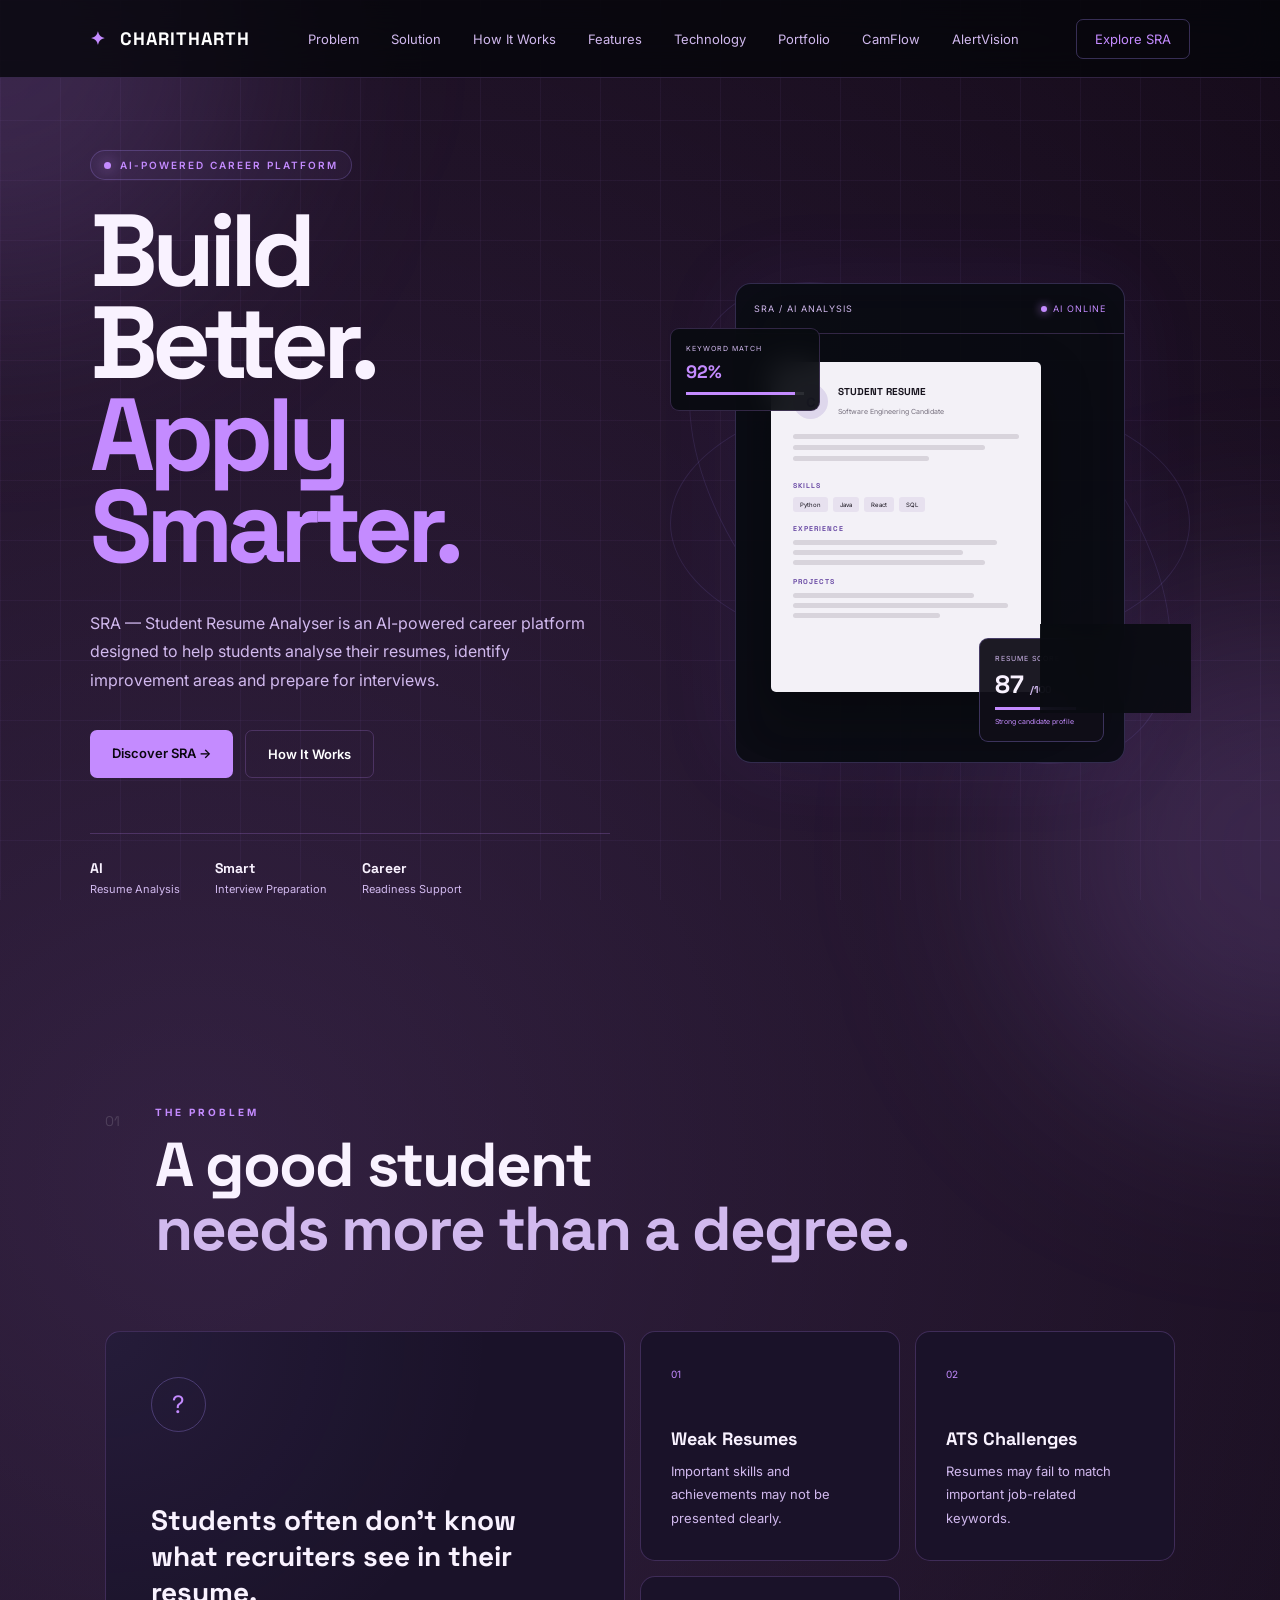
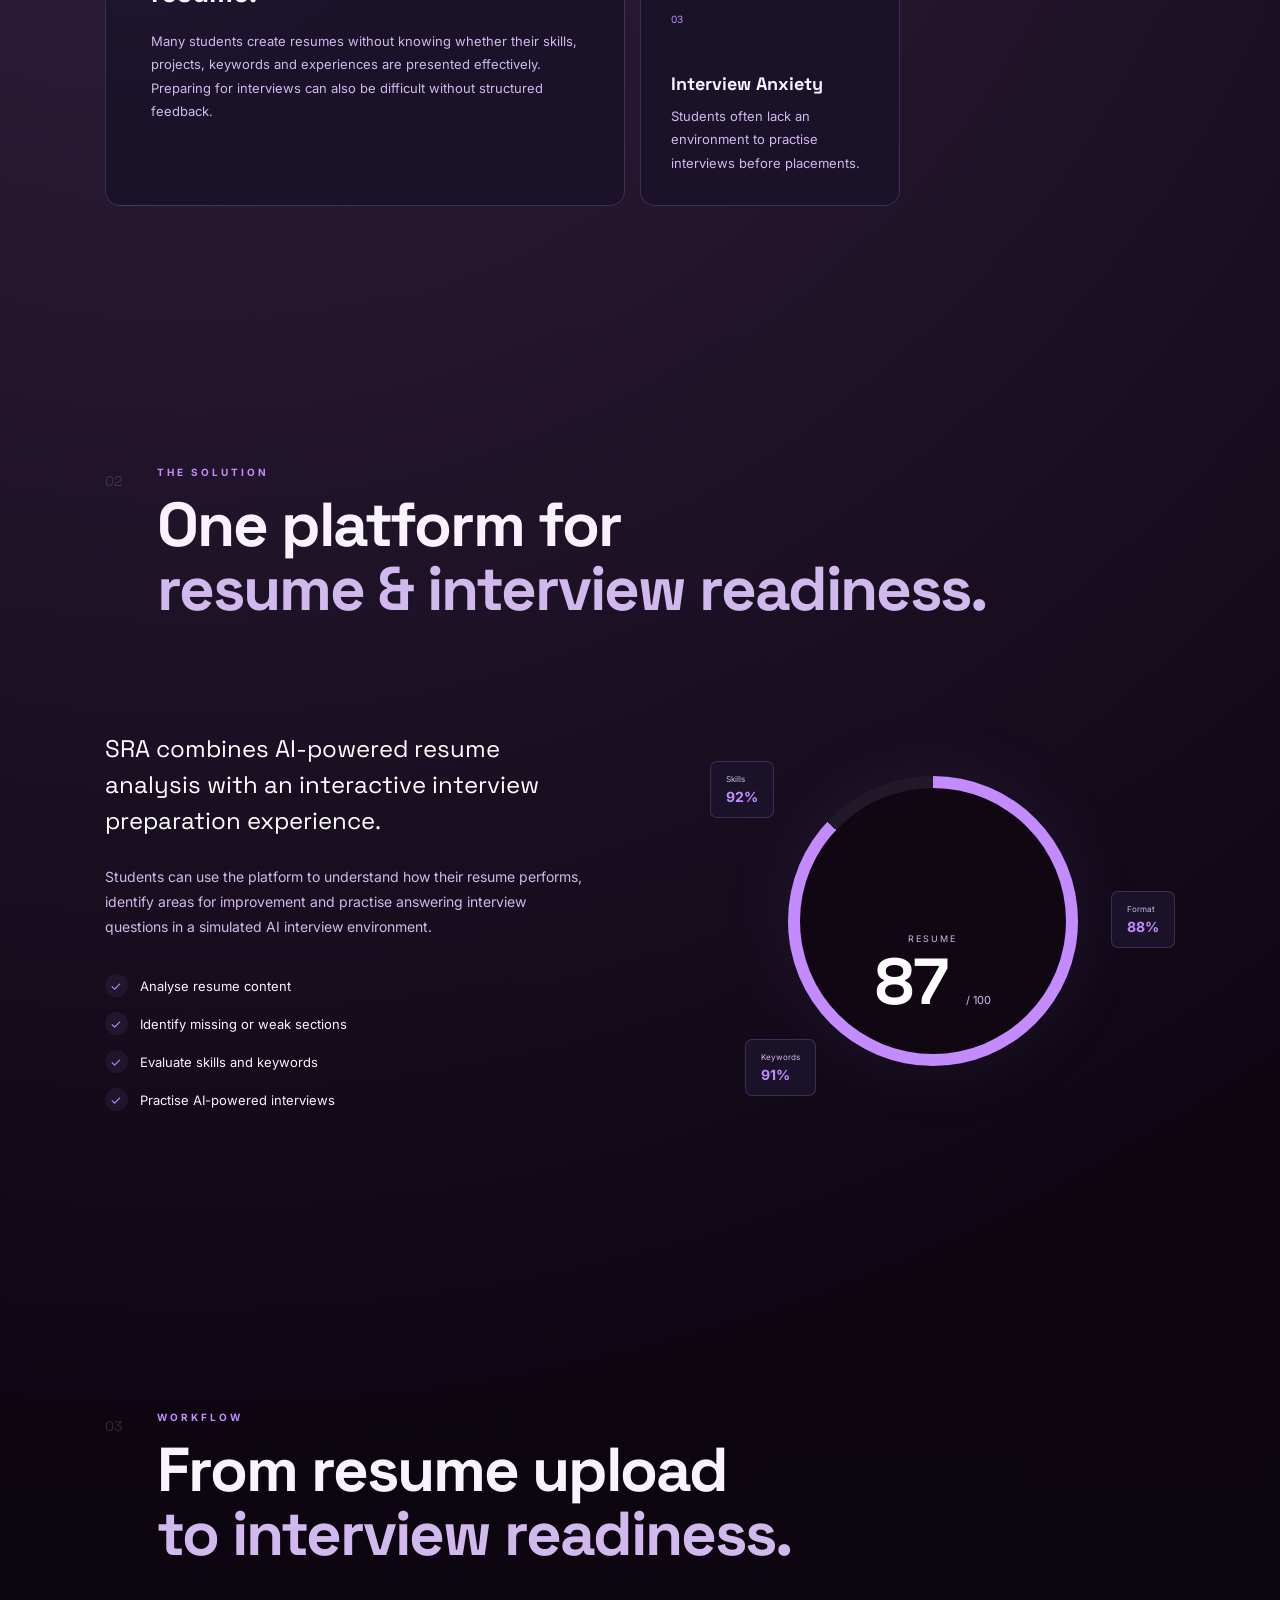
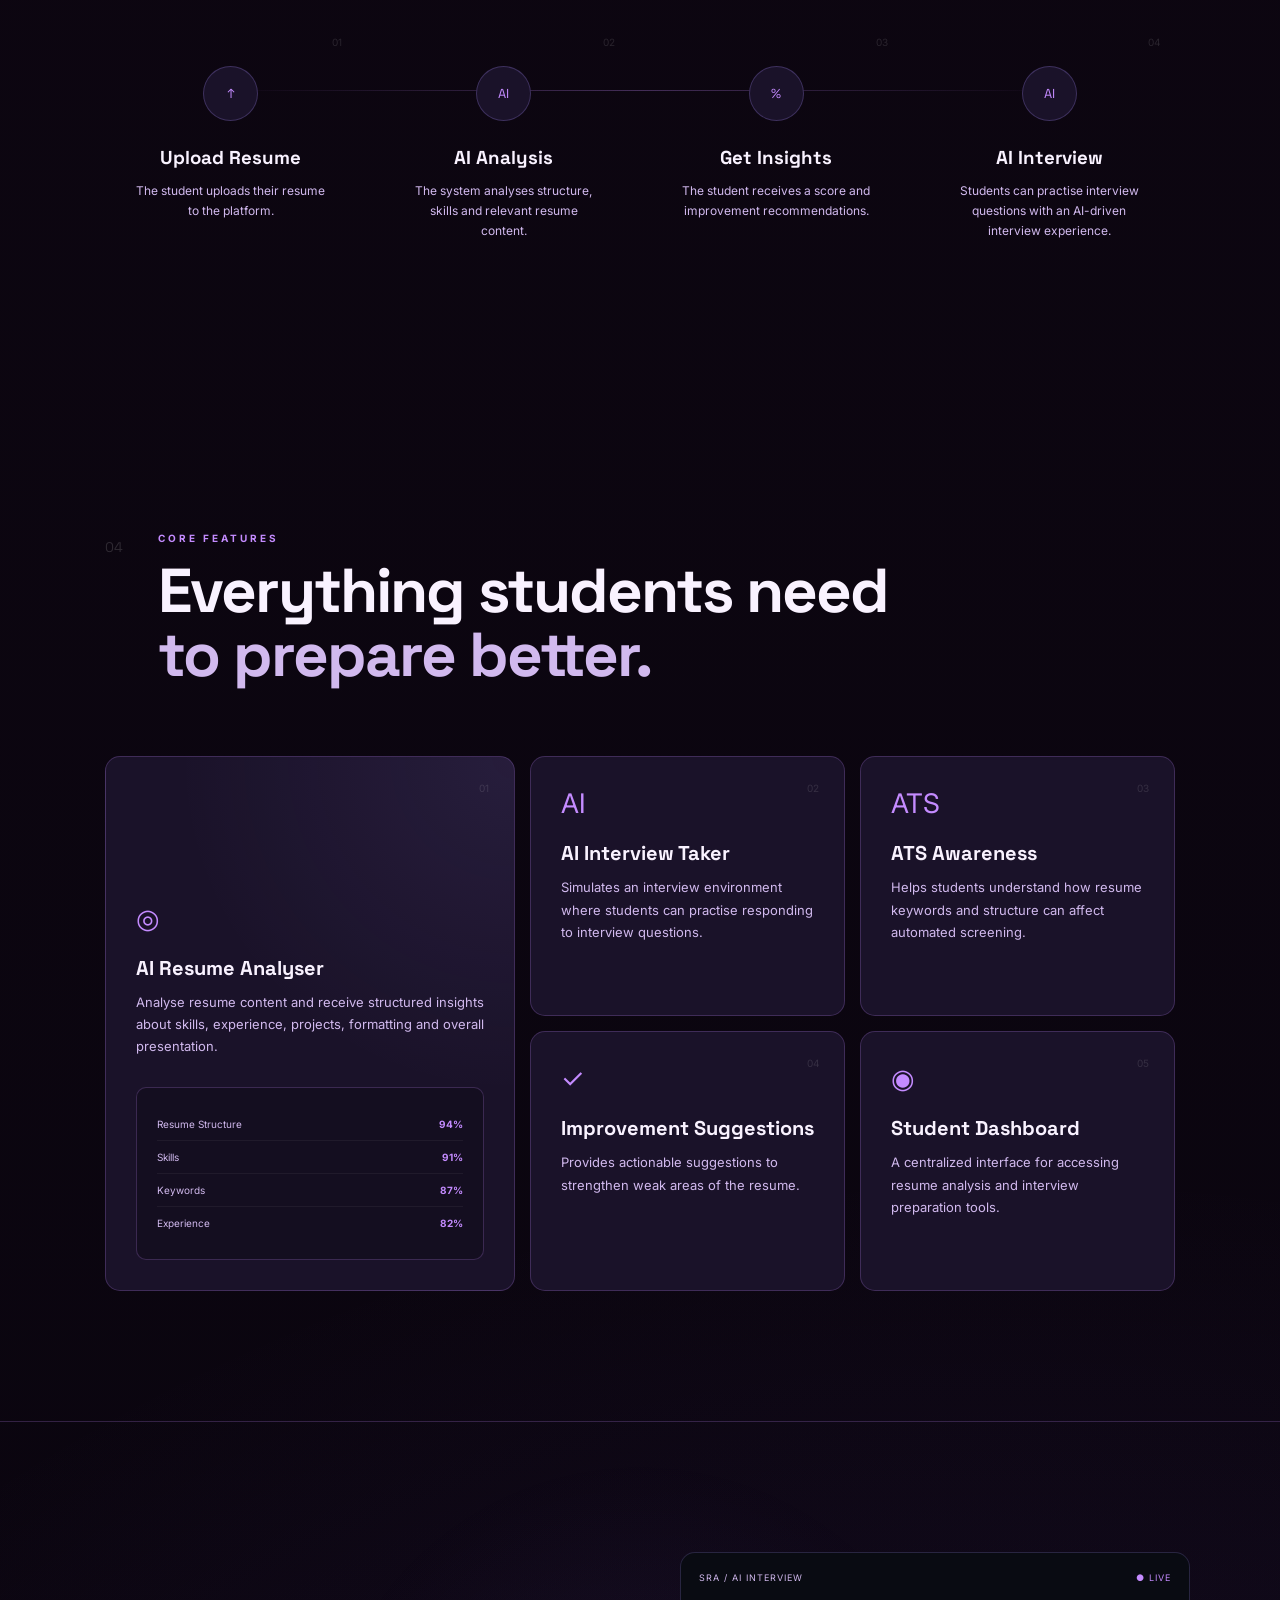
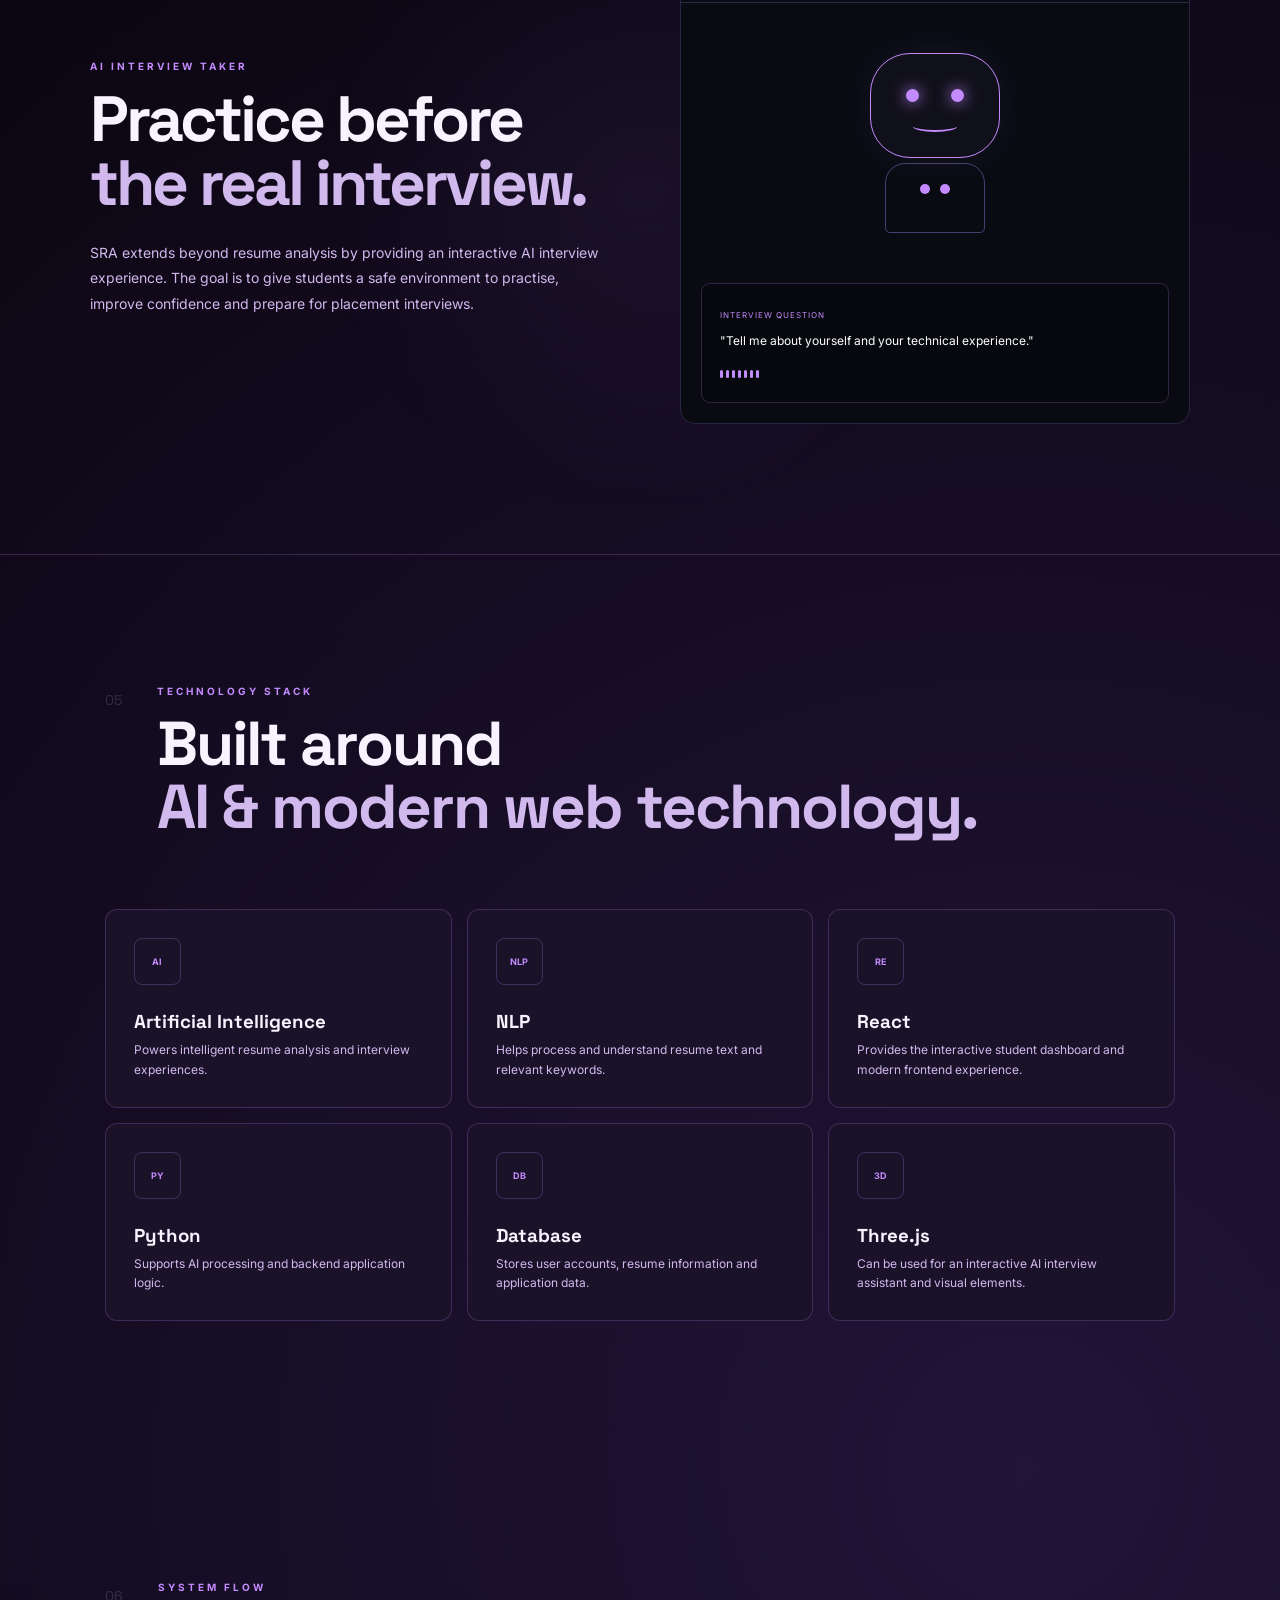
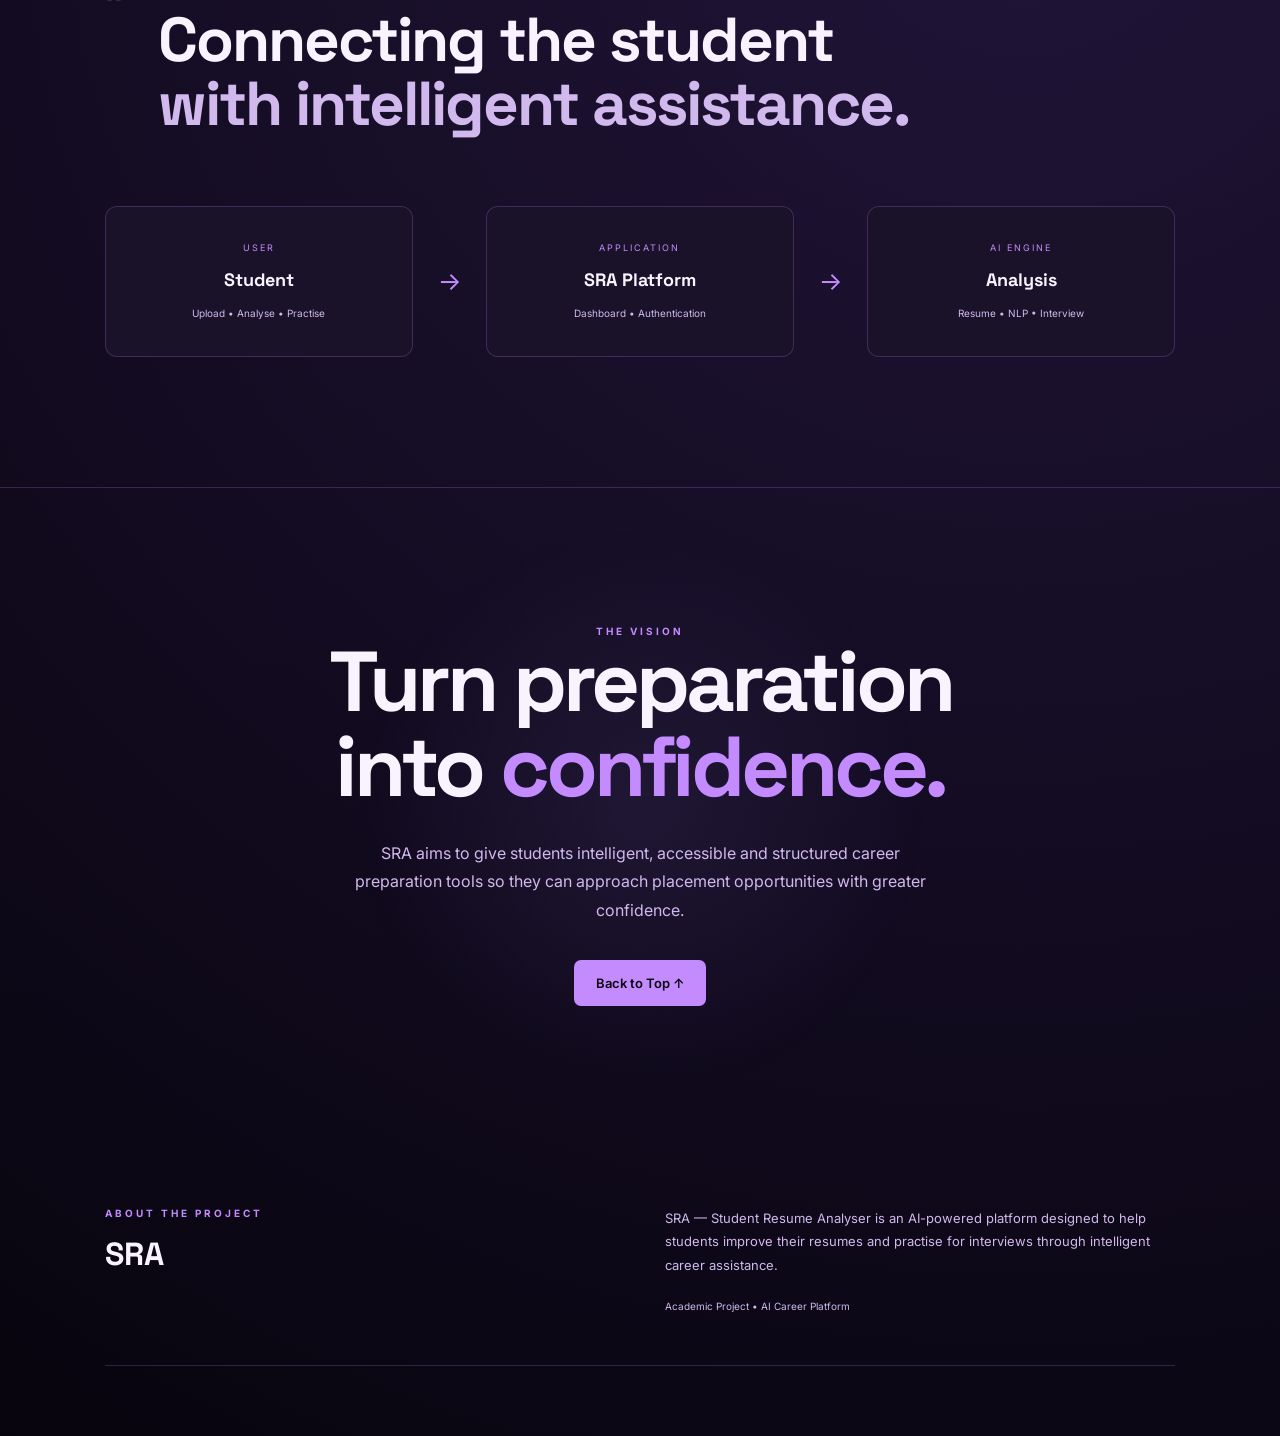
==== commit bc4c31ef: "Updated portfolio" ====
--- a/SRA.html
+++ b/SRA.html
@@ -25,9 +25,9 @@
 
     <header class="navbar">
 
-        <a href="#home" class="logo">
+        <a href="index.html" class="logo">
             <span class="logo-icon">✦</span>
-            SRA<span>.</span>
+            CHARITHARTH
         </a>
 
         <nav>
@@ -36,6 +36,9 @@
             <a href="#workflow">How It Works</a>
             <a href="#features">Features</a>
             <a href="#technology">Technology</a>
+            <a href="index.html">Portfolio</a>
+            <a href="camflow.html">CamFlow</a>
+            <a href="alertvision.html">AlertVision</a>
         </nav>
 
         <a href="#solution" class="nav-button">
@@ -118,7 +121,7 @@
                             SRA / AI ANALYSIS
                         </span>
 
-                        <div class="online">
+                        <div class="online">    
                             <i></i>
                             AI ONLINE
                         </div>
